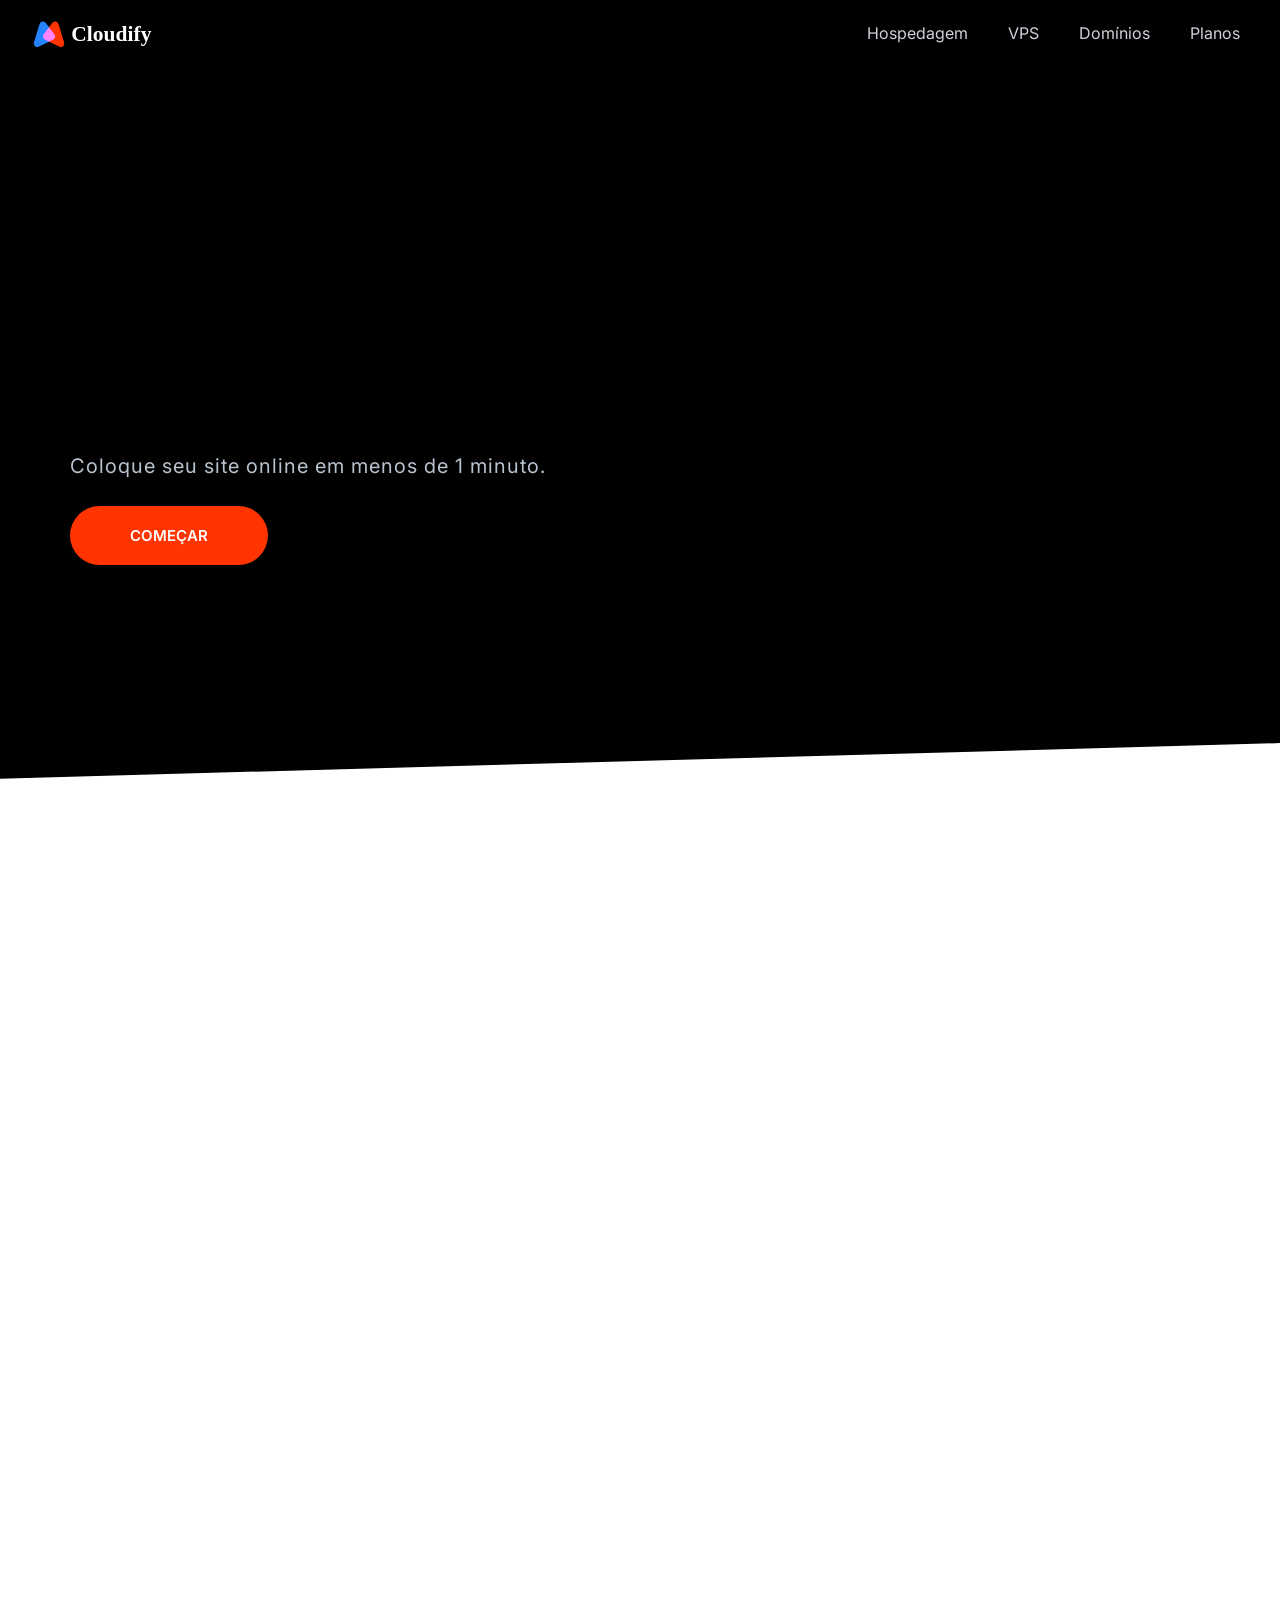
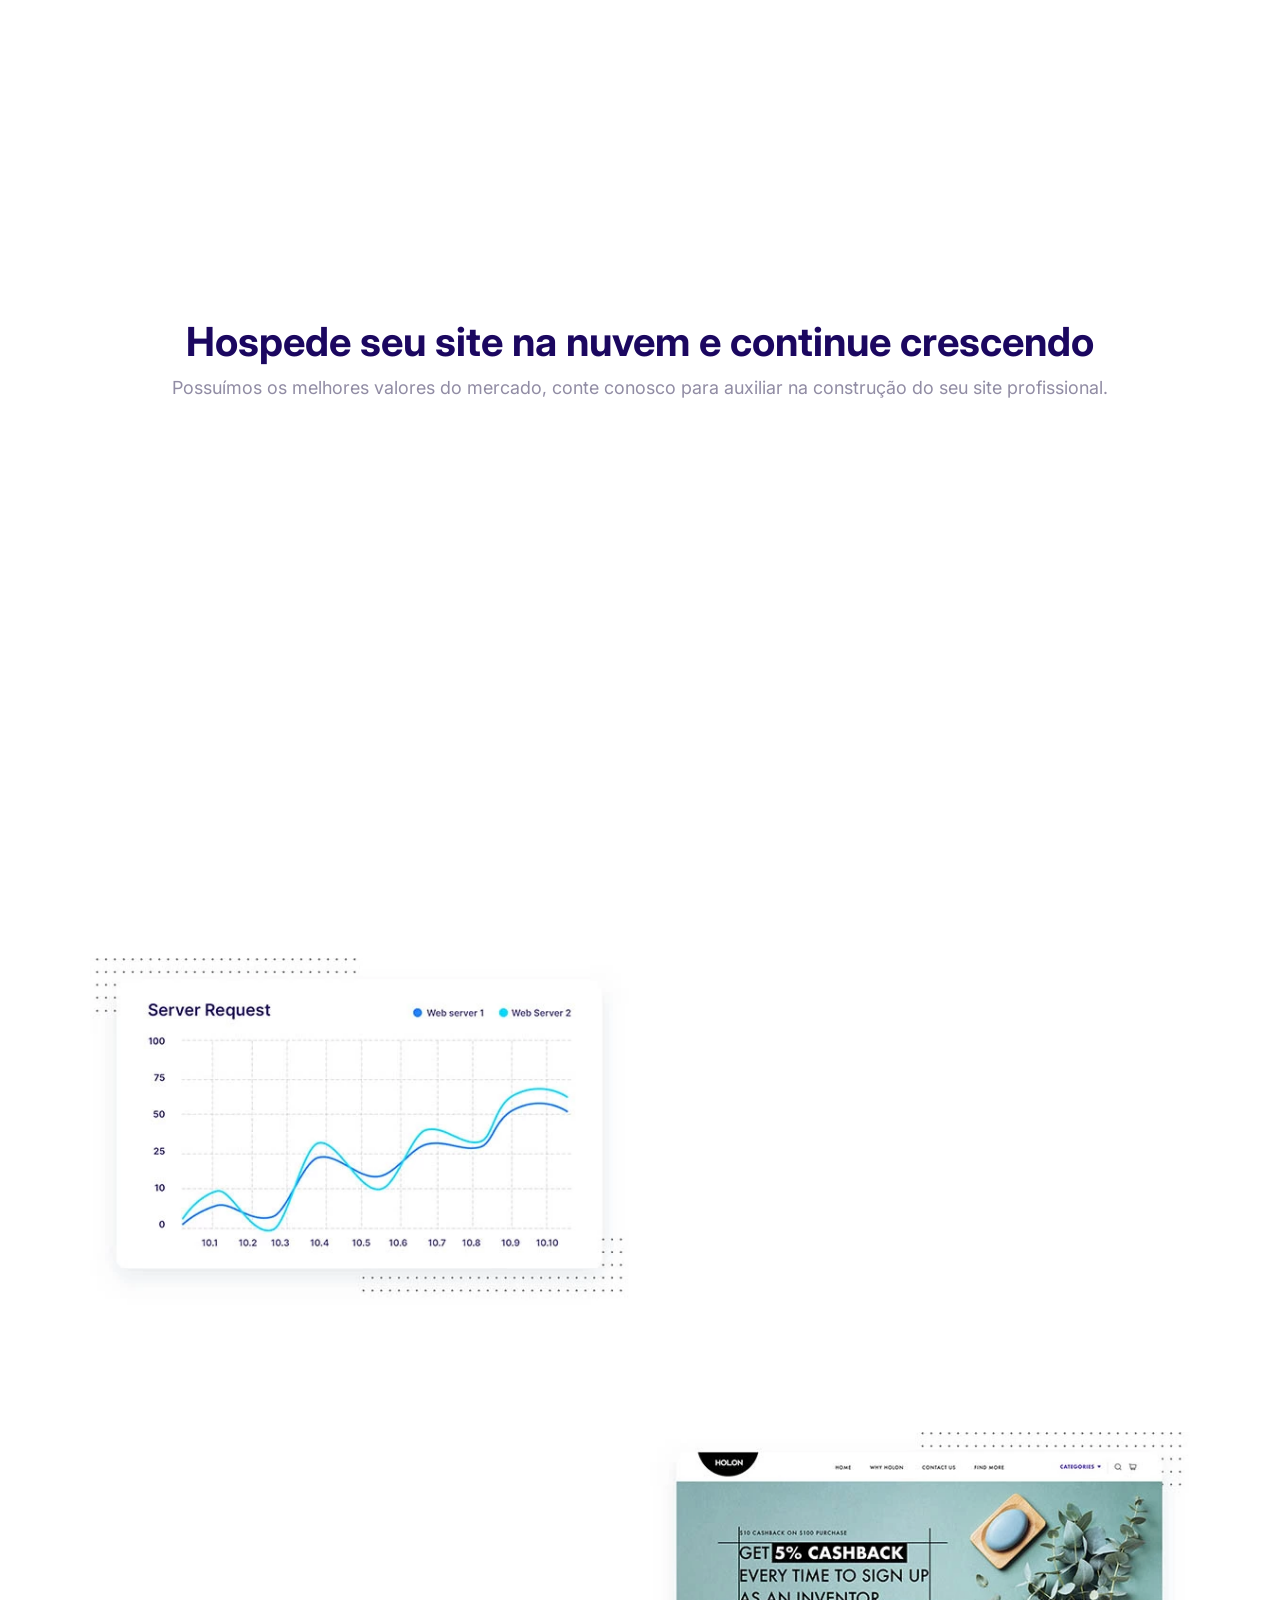
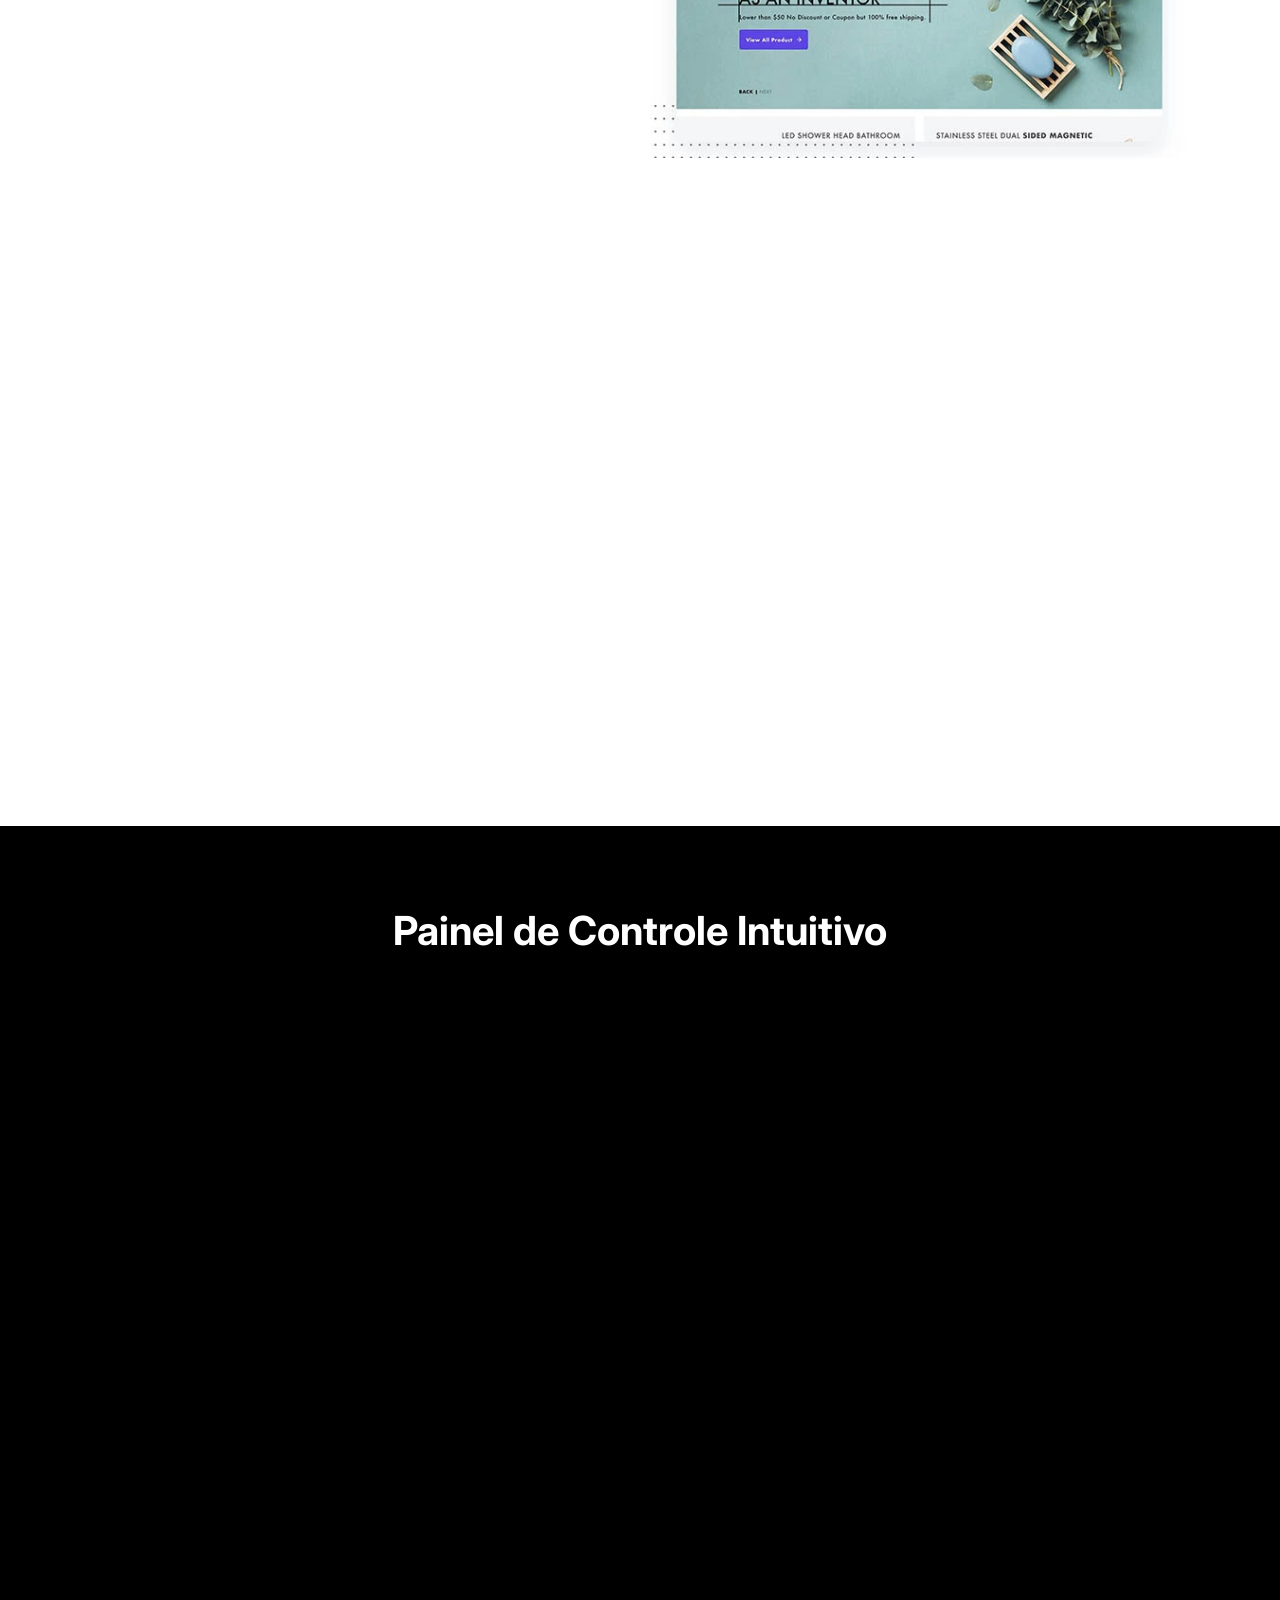
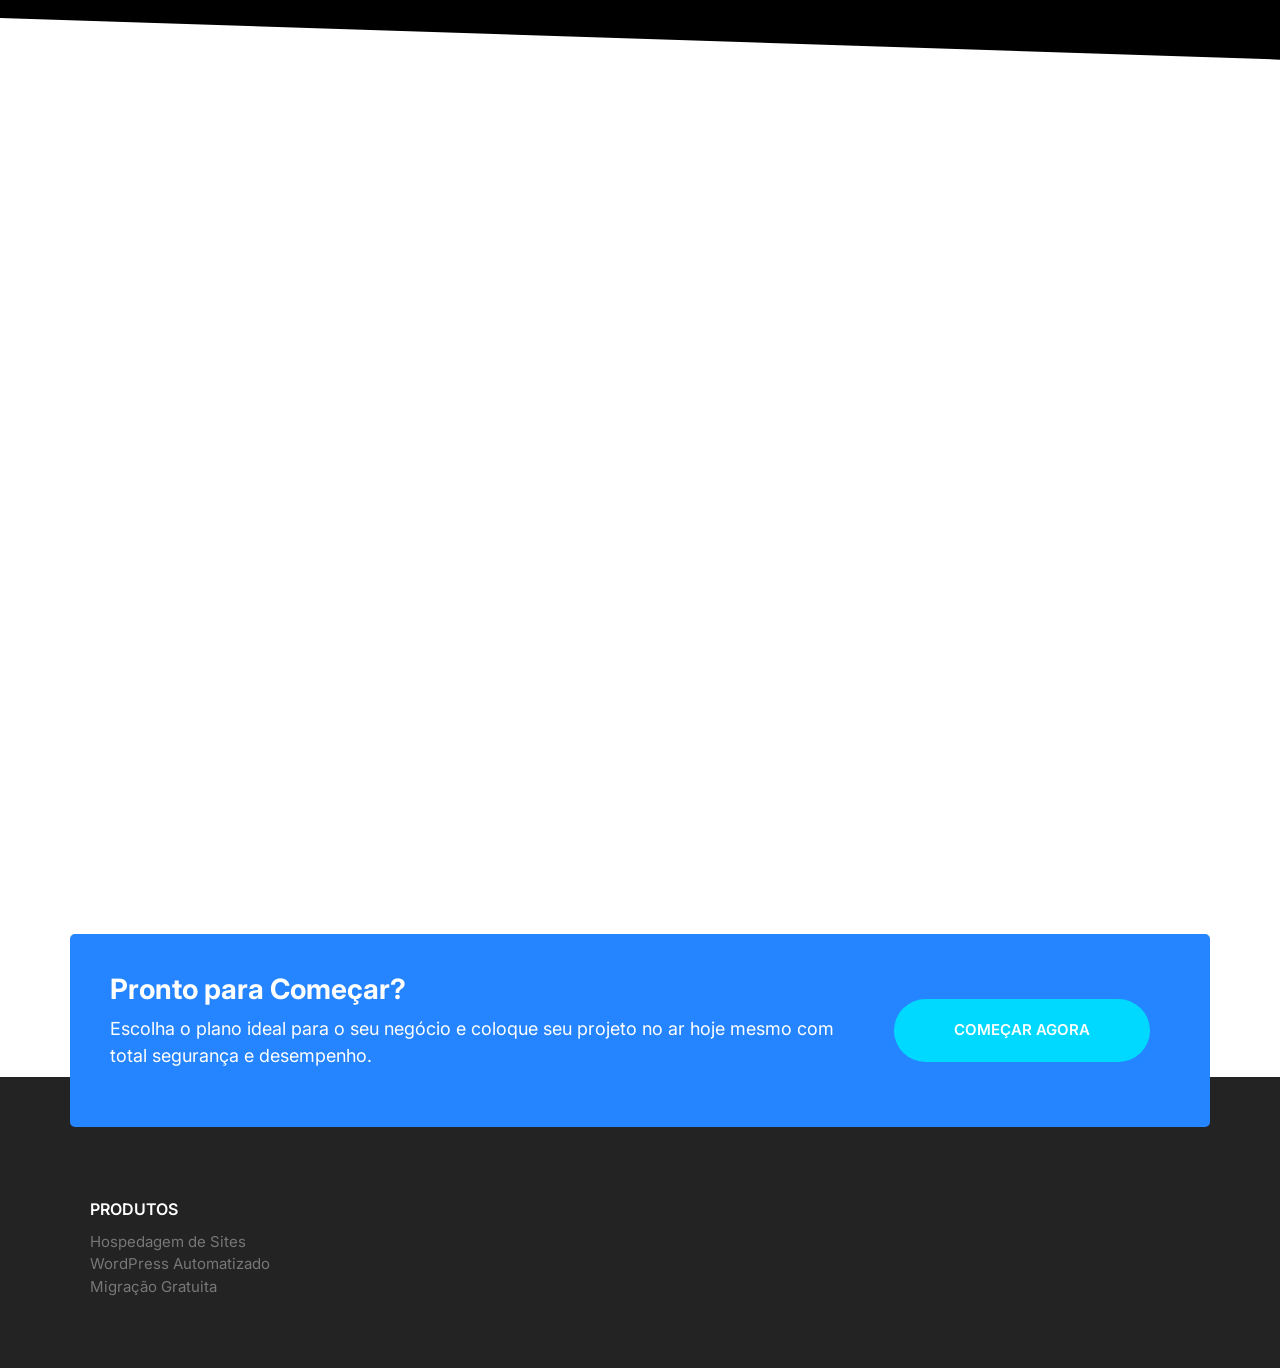
==== index.html @ 74f28905 "zzz" ====
<!DOCTYPE html>
<html lang="pt-BR">
  <head>
    <meta charset="UTF-8" />
    <meta name="viewport" content="width=device-width, initial-scale=1.0" />
    <meta
      name="description"
      content="Coloque seus sites no ar em menos de 60 segundos."
    />
    <meta
      property="og:title"
      content="Cloudify - Hospedagem de sites em nuvem."
    />
    <meta
      property="og:description"
      content="Coloque seu site online em menos de 1 minuto com a melhor infraestrutura em nuvem."
    />
    <meta property="og:type" content="website" />
    <meta property="og:image" content="http://cloudified.com/cloudify.jpg" />
    <meta property="og:url" content="http://cloudified.com" />
    <title>Cloudify - Seu site online por apenas R$160</title>
    <link rel="icon" href="images/favicon-sm.png" />
    <link rel="apple-touch-icon" sizes="72x72" href="images/favicon-md.png" />
    <link rel="apple-touch-icon" sizes="144x144" href="images/favicon-lg.png" />
    <link rel="preconnect" href="https://fonts.googleapis.com" />
    <link rel="preconnect" href="https://fonts.gstatic.com" crossorigin />
    <link
      href="https://fonts.googleapis.com/css2?family=Inter:wght@400;600;700&display=swap"
      rel="stylesheet"
    />
    <link rel="stylesheet" href="css/styles.css" />
    <link
      rel="stylesheet"
      href="https://cdn.jsdelivr.net/npm/aos@2.3.4/dist/aos.css"
    />
  </head>

  <body>
    <header>
      <nav class="nav collapsible">
        <a class="nav__brand" aria-label="Cloudify" href="/"
          ><img src="images/logo.svg" alt=""
        /></a>
        <svg class="icon icon--white nav__toggler">
          <use href="images/sprite.svg#menu"></use>
        </svg>
        <ul class="list nav__list collapsible__content">
          <li class="nav__item"><a href="#">Hospedagem</a></li>
          <li class="nav__item"><a href="#">VPS</a></li>
          <li class="nav__item"><a href="#">Domínios</a></li>
          <li class="nav__item"><a href="#">Planos</a></li>
        </ul>
      </nav>
    </header>
    <section class="block block--dark block--skewed-left hero">
      <div class="container grid grid--1x2">
        <header class="block__header hero__content">
          <h1 data-aos="zoom-in-up" class="block__heading">
            Hospedagem de site para empresas
          </h1>
          <p class="hero__tagline">
            Coloque seu site online em menos de 1 minuto.
          </p>
          <a href="#" class="btn btn--accent btn--stretched">Começar</a>
        </header>
        <picture data-aos="zoom-in">
          <source
            type="image/webp"
            srcset="images/banner.webp 1x, images/banner@2x.webp 2x"
          />
          <source
            type="image/png"
            srcset="images/banner.png 1x, images/banner@2x.png 2x"
          />
          <img
            class="hero__image"
            src="images/banner.png"
            alt=""
            fetchpriority="high"
          />
        </picture>
      </div>
    </section>
    <section data-aos="zoom-in-up" class="block container block-domain">
      <header class="block__header">
        <h2>Comece com apenas R$160 por mês</h2>
        <p>
          Você tem um negócio? Usufrua da melhor plataforma do Brasil para empresas de médio e grande porte.
        </p>
      </header>
      <div class="input-group">
        <input
          aria-label="Domínio"
          type="text"
          class="input"
          placeholder="Coloque seu domínio aqui..."
        />
        <button class="btn btn--accent">
          <svg class="icon icon--white">
            <use href="images/sprite.svg#search"></use></svg
          >Buscar
        </button>
      </div>
      <ul class="list block-domain__prices">
        <li><span class="badge badge--secondary">.com</span></li>
        <li>.edu</li>
        <li>.br</li>
        <li>.com.br</li>
        <li>.net</li>
        <li>.xyz</li>
      </ul>
    </section>
    <section data-aos="fade-up" class="block container block-plans">
      <div class="grid grid--1x3">
        <div class="plan">
          <div class="card card--secondary">
            <header class="card__header">
              <h3 class="plan__name">Básico</h3>
              <span class="plan__price">R$160</span>
              <span class="plan__billing-cycle">/mês</span>
              <span class="badge badge--secondary badge--small">10% OFF</span>
              <span class="plan__description">Simples, prático e funcional</span>
            </header>
            <div class="card__body">
              <ul class="list list--tick">
                <li class="list__item">Sites ilimitados</li>
                <li class="list__item">Tráfego ilimitado</li>
                <li class="list__item">100 GB Armazenamento</li>
                <li class="list__item">3 GB RAM</li>
              </ul>
              <button class="btn btn--outline btn--block">ASSINE AGORA</button>
            </div>
          </div>
        </div>
        <div class="plan plan--popular">
          <div class="card card--primary">
            <header class="card__header">
              <h3 class="plan__name">Ideal</h3>
              <span class="plan__price">R$250</span>
              <span class="plan__billing-cycle">/mês</span>
              <span class="plan__description">Serviços extras em nuvem</span>
            </header>
            <div class="card__body">
              <ul class="list list--tick">
                <li class="list__item">Sites ilimitados</li>
                <li class="list__item">Tráfego ilimitado</li>
                <li class="list__item">250 GB Armazenamento</li>
                <li class="list__item">6 GB RAM</li>
              </ul>
              <button class="btn btn--outline btn--block">ASSINE AGORA</button>
            </div>
          </div>
        </div>
        <div class="plan">
          <div class="card card--secondary">
            <header class="card__header">
              <h3 class="plan__name">PRO</h3>
              <span class="plan__price">R$380</span>
              <span class="plan__billing-cycle">/mês</span>
              <span class="plan__description">Um novo jeito de ser visto</span>
            </header>
            <div class="card__body">
              <ul class="list list--tick">
                <li class="list__item">Sites ilimitados</li>
                <li class="list__item">Tráfego ilimitado</li>
                <li class="list__item">500 GB Armazenamento</li>
                <li class="list__item">16 GB RAM</li>
              </ul>
              <button class="btn btn--outline btn--block">ASSINE AGORA</button>
            </div>
          </div>
        </div>
      </div>
    </section>
    <section class="block container">
      <header class="block__header">
        <h2>Hospede seu site na nuvem e continue crescendo</h2>
        <p>
          Possuímos os melhores valores do mercado, conte conosco para auxiliar na construção do seu site profissional.
        </p>
      </header>
      <article class="grid grid--1x2 feature">
        <div class="feature__content" data-aos="fade-right">
          <span class="icon-container">
            <svg class="icon icon--primary">
              <use href="images/sprite.svg#easy"></use>
            </svg>
          </span>
          <h3 class="feature__heading">Muito Fácil de Usar</h3>
          <p>
            Com apenas alguns cliques o seu sonho de alavancar a sua empresa
            será totalmente realizado.
          </p>
          <a href="#" class="link-arrow">Saiba mais</a>
        </div>
        <picture data-aos="zoom-in-left">
          <source
            type="image/webp"
            srcset="images/easy.webp 1x, images/easy@2x.webp 2x"
          />
          <source
            type="image/jpg"
            srcset="images/easy.jpg 1x, images/easy@2x.jpg 2x"
          />
          <img
            class="feature__image"
            src="images/easy.jpg"
            alt=""
            loading="lazy"
            decoding="async"
          />
        </picture>
      </article>
      <article class="grid grid--1x2 feature">
        <div class="feature__content" data-aos="fade-up">
          <span class="icon-container">
            <svg class="icon icon--primary">
              <use href="images/sprite.svg#computer"></use>
            </svg>
          </span>
          <h3 class="feature__heading">Sites Ultra Rápidos</h3>
          <p>
            Servidores otimizados com armazenamento NVMe e rede de baixa latência para garantir que suas páginas carreguem instantaneamente em qualquer dispositivo.
          </p>
          <a href="#" class="link-arrow">Saiba mais</a>
        </div>
        <picture>
          <source
            type="image/webp"
            srcset="images/fast.webp 1x, images/fast@2x.webp 2x"
          />
          <source
            type="image/jpg"
            srcset="images/fast.jpg 1x, images/fast@2x.jpg 2x"
          />
          <img
            class="feature__image"
            src="images/fast.jpg"
            alt=""
            loading="lazy"
            decoding="async"
          />
        </picture>
      </article>
      <article class="grid grid--1x2 feature">
        <div class="feature__content" data-aos="fade-up">
          <span class="icon-container">
            <svg class="icon icon--primary">
              <use href="images/sprite.svg#wordpress"></use>
            </svg>
          </span>
          <h3 class="feature__heading">WordPress Descomplicado</h3>
          <p>
            Instale e configure o WordPress com apenas um clique, contando com atualizações automáticas e ambiente otimizado para máxima estabilidade.
          </p>
          <a href="#" class="link-arrow">Saiba mais</a>
        </div>
        <picture>
          <source
            type="image/webp"
            srcset="images/wordpress.webp 1x, images/wordpress@2x.webp 2x"
          />
          <source
            type="image/jpg"
            srcset="images/wordpress.jpg 1x, images/wordpress@2x.jpg 2x"
          />
          <img
            class="feature__image"
            src="images/wordpress.jpg"
            alt=""
            loading="lazy"
            decoding="async"
          />
        </picture>
      </article>
      <article class="grid grid--1x2 feature">
        <div class="feature__content" data-aos="fade-left">
          <span class="icon-container">
            <svg class="icon icon--primary">
              <use href="images/sprite.svg#clock"></use>
            </svg>
          </span>
          <h3 class="feature__heading">Suporte Especializado 24/7</h3>
          <p>
            Nossa equipe técnica está disponível 24 horas por dia, 7 dias por semana, pronta para resolver qualquer dúvida ou imprevisto com agilidade.
          </p>
          <a href="#" class="link-arrow">Saiba mais</a>
        </div>
        <picture data-aos="fade-right">
          <source
            type="image/webp"
            srcset="images/support.webp 1x, images/support@2x.webp 2x"
          />
          <source
            type="image/jpg"
            srcset="images/support.jpg 1x, images/support@2x.jpg 2x"
          />
          <img
            class="feature__image"
            src="images/support.jpg"
            alt=""
            loading="lazy"
            decoding="async"
          />
        </picture>
      </article>
    </section>
    <section class="block block--dark block--skewed-right block-showcase">
      <header class="block__header">
        <h2>Painel de Controle Intuitivo</h2>
      </header>
      <div class="container grid grid--1x2">
        <picture data-aos="fade-right" class="block-showcase__image">
          <source
            type="image/webp"
            srcset="images/ipad.webp 1x, images/ipad@2x.webp 2x"
          />
          <source
            type="image/png"
            srcset="images/ipad.png 1x, images/ipad@2x.png 2x"
          />
          <img src="images/ipad.png" alt="" loading="lazy" decoding="async" />
        </picture>
        <ul class="list" data-aos="fade-up">
          <li>
            <div class="media">
              <div class="media__image">
                <svg class="icon icon--primary">
                  <use href="images/sprite.svg#snap"></use>
                </svg>
              </div>
              <div class="media__body">
                <h3 class="media__title">Início Rápido e Atualizações Gerenciadas</h3>
                <p>
                  Gerencie domínios, certificados SSL e backups automáticos em um único lugar, sem precisar de conhecimentos avançados em servidores.
                </p>
              </div>
            </div>
          </li>
          <li>
            <div class="media">
              <div class="media__image">
                <svg class="icon icon--primary">
                  <use href="images/sprite.svg#growth"></use>
                </svg>
              </div>
              <div class="media__body">
                <h3 class="media__title">Ambiente de Testes, GIT e WP-CLI</h3>
                <p>
                  Ferramentas completas para desenvolvedores publicarem alterações com segurança, versionamento integrado e controle total via linha de comando.
                </p>
              </div>
            </div>
          </li>
          <li>
            <div class="media">
              <div class="media__image">
                <svg class="icon icon--primary">
                  <use href="images/sprite.svg#wordpress"></use>
                </svg>
              </div>
              <div class="media__body">
                <h3 class="media__title">Cache Dinâmico e Alta Performance</h3>
                <p>
                  Acelere o carregamento do seu projeto com sistemas inteligentes de cache integrados diretamente na infraestrutura em nuvem.
                </p>
              </div>
            </div>
          </li>
        </ul>
      </div>
    </section>
    <section class="block" data-aos="zoom-in">
      <header class="block__header">
        <h2>O que Nossos Clientes Estão Dizendo</h2>
        <p>
          Confira a experiência de empresas que migraram sua infraestrutura para a nossa nuvem.
        </p>
      </header>
      <div class="container">
        <div class="card testimonial">
          <div class="grid grid--1x2">
            <div class="testimonial__image">
              <img
                src="images/testimonial.jpg"
                alt="Cliente satisfeito sorrindo"
                loading="lazy"
                decoding="async"
              />
              <span class="icon-container icon-container--accent">
                <svg class="icon icon--white icon--small">
                  <use href="images/sprite.svg#quotes"></use>
                </svg>
              </span>
            </div>
            <blockquote class="quote">
              <p class="quote__text">
                Desde que migramos nossos sistemas para a plataforma, a estabilidade e a velocidade de acesso melhoraram drasticamente. O suporte técnico resolve tudo em poucos minutos.
              </p>
              <footer>
                <div class="media">
                  <div class="media__image">
                    <svg class="icon icon--primary quote__line">
                      <use href="images/sprite.svg#line"></use>
                    </svg>
                  </div>
                  <div class="media__body">
                    <h3 class="media__title quote__author">João Silva</h3>
                    <p class="quote__organization">Empresa Dortinelli</p>
                  </div>
                </div>
              </footer>
            </blockquote>
          </div>
        </div>
      </div>
    </section>
    <div class="container">
      <div class="callout callout--primary callout-signup">
        <div class="grid grid--1x2">
          <div class="callout__content">
            <h2 class="callout__heading">Pronto para Começar?</h2>
            <p>
              Escolha o plano ideal para o seu negócio e coloque seu projeto no ar hoje mesmo com total segurança e desempenho.
            </p>
          </div>
          <a href="#" class="btn btn--secondary btn--stretched">Começar Agora</a>
        </div>
      </div>
    </div>

    <footer class="block block--dark footer">
      <div class="container grid footer__sections">
        <section class="collapsible collapsible--expanded footer__section">
          <div class="collapsible__header">
            <h2 class="collapsible__heading footer__heading">Produtos</h2>
            <svg class="icon icon--white collapsible__chevron">
              <use href="images/sprite.svg#chevron"></use>
            </svg>
          </div>
          <div class="collapsible__content">
            <ul class="list">
              <li><a href="#">Hospedagem de Sites</a></li>
              <li><a href="#">WordPress Automatizado</a></li>
              <li><a href="#">Migração Gratuita</a></li>
            </ul>
          </div>
        </section>
        <section class="collapsible footer__section">
          <div class="collapsible__header">
            <h2 class="collapsible__heading footer__
---- css/styles.css ----
@import './normalize.css';
:root {
  --color-primary: #2584ff;
  --color-secondary: #00d9ff;
  --color-accent: #ff3400;
  --color-headings: #1b0760;
  --color-body: #918ca4;
  --color-body-darker: #5c5577;
  --color-border: #ccc;
  --border-radius: 30px;
}

*,
*::after,
*::before {
  box-sizing: border-box;
}

/* Typography */
::selection {
  background: var(--color-primary);
  color: #fff;
}

html {
  font-size: 62.5%;
  max-width: 100%;
  overflow-x: hidden;
}

img {
  width: 100%;
  max-width: 100%;
}

body {
  font-family: Inter, Arial, Helvetica, sans-serif;
  font-size: 2rem;
  line-height: 1.5;
  color: var(--color-body);
  max-width: 100%;
  overflow-x: hidden;
}

h1,
h2,
h3 {
  color: var(--color-headings);
  margin-bottom: 1rem;
  line-height: 1.1;
}

h1 {
  font-size: 4.5rem;
}

h2 {
  font-size: 3.4rem;
}

h3 {
  font-size: 2.6rem;
  font-weight: 600;
  line-height: 1.3;
}

p {
  margin-top: 0;
}

@media screen and (min-width: 768px) {
  h1 {
    font-size: 6rem;
  }
  h2 {
    font-size: 4rem;
  }
  h3 {
    font-size: 2.8rem;
  }
}

@media screen and (min-width: 1024px) {
  body {
    font-size: 1.8rem;
  }
  h1 {
    font-size: 8rem;
  }
  h2 {
    font-size: 4rem;
  }
  h3 {
    font-size: 2.4rem;
  }
}

/* Links */
a {
  text-decoration: none;
}

.link-arrow {
  color: var(--color-accent);
  text-transform: uppercase;
  font-size: 2rem;
  font-weight: bold;
}

.link-arrow::after {
  content: '-->';
  margin-left: 5px;
  transition: margin 0.15s;
}

.link-arrow:hover::after {
  margin-left: 10px;
}

@media screen and (min-width: 1024px) {
  .link-arrow {
    font-size: 1.5rem;
  }
}

/* Badges */
.badge {
  border-radius: 20px;
  font-size: 2rem;
  font-weight: 600;
  padding: 0.5rem 2rem;
  white-space: nowrap;
}

.badge--primary {
  background: var(--color-primary);
  color: #fff;
}

.badge--secondary {
  background: var(--color-secondary);
  color: #fff;
}

.badge--small {
  font-size: 1.6rem;
  padding: 0.5rem 1.5rem;
}

@media screen and (min-width: 1024px) {
  .badge {
    font-size: 1.5rem;
  }
  .badge--small {
    font-size: 1.2rem;
  }
}

/* Lists */
.list {
  list-style: none;
  padding-left: 0;
}

.list--inline .list__item {
  display: inline-block;
  margin-right: 2rem;
}

.list--tick {
  list-style-image: url(../images/tick.svg);
  padding-left: 3rem;
  color: var(--color-headings);
}

.list--tick .list__item {
  padding-left: 0.5rem;
  margin-bottom: 1rem;
}

@media screen and (min-width: 1024px) {
  .list--tick .list__item {
    padding-left: 0;
  }
}

/* Icons */
.icon {
  width: 40px;
  height: 40px;
}

.icon--small {
  width: 30px;
  height: 30px;
}

.icon--primary {
  fill: var(--color-primary);
}

.icon--white {
  fill: #fff;
}

.icon-container {
  background: #f3f9fa;
  width: 64px;
  height: 64px;
  border-radius: 100%;
  display: inline-flex;
  justify-content: center;
  align-items: center;
}

.icon-container--accent {
  background: var(--color-accent);
}

/* Buttons */
.btn {
  border-radius: 40px;
  border: 0;
  cursor: pointer;
  font-size: 1.8rem;
  font-weight: 600;
  margin: 1rem 0;
  outline: 0;
  padding: 2rem 4vw;
  text-align: center;
  text-transform: uppercase;
  white-space: nowrap;
}

.btn .icon {
  width: 2rem;
  height: 2rem;
  margin-right: 1rem;
  vertical-align: middle;
}

.btn--primary {
  background: var(--color-primary);
  color: #fff;
}

.btn--primary:hover {
  background: #3a8ffd;
}

.btn--secondary {
  background: var(--color-secondary);
  color: #fff;
}

.btn--secondary:hover {
  background: #05cdf0;
}

.btn--accent {
  background: var(--color-accent);
  color: #fff;
}

.btn--accent:hover {
  background: #ec3000;
}

.btn--outline {
  background: #fff;
  color: var(--color-headings);
  border: 2px solid var(--color-headings);
}

.btn--outline:hover {
  background: var(--color-headings);
  color: #fff;
}

.btn--stretched {
  padding-left: 5rem;
  padding-right: 5rem;
}

.btn--block {
  width: 100%;
  display: inline-block;
}

@media screen and (min-width: 1024px) {
  .btn {
    font-size: 1.5rem;
  }
  .btn--stretched {
    padding-left: 6rem;
    padding-right: 6rem;
  }
}

/* Inputs */
.input {
  border-radius: var(--border-radius);
  border: 1px solid var(--color-border);
  color: var(--color-headings);
  font-size: 1.8rem;
  outline: 0;
  padding: 1.5rem 2.5rem;
}

::placeholder {
  color: #cdcbd7;
}

.input-group {
  border: 1px solid var(--color-border);
  border-radius: var(--border-radius);
  display: flex;
  max-width: 100%;
}

.input-group .input {
  border: 0;
  flex-grow: 1;
  padding: 1.5rem 2rem;
  width: 0;
  min-width: 0;
}

.input-group .btn {
  margin: 4px;
  padding: 1.5rem 2.5rem;
}

@media screen and (min-width: 1024px) {
  .input {
    font-size: 1.5rem;
  }
}

/* Cards */
.card {
  border-radius: 7px;
  box-shadow: 0 0 20px 10px #f3f3f3;
  overflow: hidden;
}

.card__header,
.card__body {
  padding: 2rem 7%;
}

.card--primary .card__header {
  background: var(--color-primary);
  color: #fff;
}

.card--secondary .card__header {
  background: var(--color-secondary);
  color: #fff;
}

.card--primary .badge--primary {
  background: #126de4;
}

.card--secondary .badge--secondary {
  background: #02cdf1;
}

/* Plans */
.plan {
  transition: transform 0.2s ease-out;
}

.plan__name {
  color: #fff;
  margin: 0;
  font-weight: 500;
  font-size: 2.4rem;
}

.plan__price {
  font-size: 5rem;
}

.plan__billing-cycle {
  font-size: 2rem;
  font-weight: 300;
  opacity: 0.8;
  margin-right: 1rem;
}

.plan__description {
  font-size: 2rem;
  font-weight: 300;
  letter-spacing: 1px;
  display: block;
}

.plan .list__item {
  margin-bottom: 2rem;
}

.plan--popular .card__header {
  position: relative;
}

.plan--popular .card__header::before {
  content: url(../images/popular.svg);
  width: 40px;
  display: inline-block;
  position: absolute;
  top: -6px;
  right: 5%;
}

@media screen and (min-width: 1024px) {
  .plan:hover {
    transform: scale(1.05);
  }
  .plan--popular:hover {
    transform: scale(1.15);
  }
  .plan--popular {
    transform: scale(1.1);
  }
  .plan__name {
    font-size: 1.4rem;
  }
  .plan__price {
    font-size: 5rem;
  }
  .plan__billing-cycle {
    font-size: 1.6rem;
  }
  .plan__description {
    font-size: 1.7rem;
  }
}

/* Media */
.media {
  display: flex;
  margin-bottom: 4rem;
}

.media__title {
  margin-top: 0;
}

.media__body {
  margin: 0 2rem;
}

.media__image {
  margin-top: 1rem;
}

/* Quotes */
.quote {
  font-size: 2.2rem;
  font-style: italic;
  color: var(--color-body-darker);
  line-height: 1.4;
}

.quote__text::before {
  content: open-quote;
}

.quote__text::after {
  content: close-quote;
}

.quote__author {
  font-size: 2rem;
  font-weight: 500;
  font-style: normal;
  margin-bottom: 0;
}

.quote__organization {
  color: var(--color-headings);
  opacity: 0.4;
  font-size: 1.5rem;
  font-style: normal;
}

.quote__line {
  position: relative;
  bottom: 10px;
}

@media screen and (min-width: 1024px) {
  .quote {
    font-size: 2rem;
  }
  .quote__author {
    font-size: 2.4rem;
  }
  .quote__organization {
    font-size: 1.6rem;
  }
}

/* Grids */
.grid {
  display: grid;
}

@media screen and (min-width: 768px) {
  .grid--1x2 {
    grid-template-columns: repeat(2, 1fr);
  }
}

@media screen and (min-width: 1024px) {
  .grid--1x3 {
    grid-template-columns: repeat(3, 1fr);
  }
}

/* Testimonials */
.testimonial {
  padding: 2rem;
}

.testimonial .quote {
  margin: 2rem 0;
  font-size: 105%;
}

.testimonial__image {
  position: relative;
  margin: 0 1.5rem;
}

.testimonial__image > .icon-container {
  position: absolute;
  top: 2rem;
  right: -16px;
}

@media screen and (min-width: 768px) {
  .testimonial {
    padding: 3rem;
  }
  .testimonial__image {
    margin: 0;
  }
  .testimonial__image > .icon-container {
    top: 3rem;
    right: -32px;
  }
  .testimonial .quote {
    margin: 5rem 0 0 6rem;
    font-size: 120%;
    line-height: 1.5;
  }
}

/* Callouts */
.callout {
  padding: 3rem 2rem;
  border-radius: 5px;
}

.callout--primary {
  background: var(--color-primary);
  color: #fff;
}

.callout__heading {
  color: #fff;
  margin-top: 0;
  font-size: 2.8rem;
}

.callout .btn {
  justify-self: center;
  align-self: center;
}

.callout__content {
  text-align: center;
}

@media screen and (min-width: 768px) {
  .callout {
    padding: 4rem;
  }
  .callout .grid--1x2 {
    grid-template-columns: 1fr auto;
  }
  .callout__content {
    text-align: left;
  }
  .callout .btn {
    justify-self: start;
    margin: 0 2rem;
  }
}

/* Collapsibles */
.collapsible__header {
  display: flex;
  justify-content: space-between;
}

.collapsible__heading {
  margin-top: 0;
  font-size: 2.5rem;
}

.collapsible__chevron {
  transform: rotate(-90deg);
  transition: transform 0.3s;
}

.collapsible__content {
  max-height: 0;
  overflow: hidden;
  opacity: 0;
  transition: all 0.3s;
}

.collapsible--expanded .collapsible__chevron {
  transform: rotate(0);
}

.collapsible--expanded .collapsible__content {
  max-height: 100%;
  opacity: 1;
}

/* Blocks */
.block {
  --padding-vertical: 5rem;
  padding: var(--padding-vertical) 2rem;
  overflow-x: hidden;
}

.block__header {
  text-align: center;
  margin-bottom: 4rem;
}

.block__heading {
  margin-top: 0;
}

.block--dark {
  background: #000;
  color: #7b858b;
}

.block--dark h1,
.block--dark h2,
.block--dark h3 {
  color: #fff;
}

.block--skewed-right {
  padding-bottom: calc(var(--padding-vertical) + 4rem);
  clip-path: polygon(0% 0%, 100% 0%, 100% 100%, 0% 95%);
}

.block--skewed-left {
  padding-bottom: calc(var(--padding-vertical) + 4rem);
  clip-path: polygon(0% 0%, 100% 0%, 100% 95%, 0% 100%);
}

.container {
  max-width: 1140px;
  margin: 0 auto;
  width: 100%;
}

/* Navigation Bar */
.nav {
  background: #000;
  display: flex;
  justify-content: space-between;
  flex-wrap: wrap;
  padding: 1rem 2rem;
  align-items: center;
  width: 100%;
}

.nav__list {
  width: 100%;
  margin: 0;
}

.nav__item {
  padding: 0.5rem 2rem;
  border-bottom: 1px solid #222;
}

.nav__item:last-of-type {
  border-bottom: none;
}

.nav__item > a {
  color: #d2d0db;
  transition: color 0.3s;
}

.nav__item > a:hover {
  color: #fff;
}

.nav__toggler {
  opacity: 0.5;
  transition: box-shadow 0.15s;
  cursor: pointer;
}

.nav.collapsible--expanded .nav__toggler {
  opacity: 1;
  box-shadow: 0 0 0 3px #666;
  border-radius: 5px;
}

.nav__brand {
  transform: translateY(5px);
  width: 150px;
}

@media screen and (min-width: 768px) {
  .nav__toggler {
    display: none;
  }
  .nav__list {
    width: auto;
    display: flex;
    font-size: 1.6rem;
    max-height: 100%;
    opacity: 1;
  }
  .nav__item {
    border: 0;
  }
}

/* Hero */
.hero__content {
  text-align: center;
}

.hero__tagline {
  font-size: 2rem;
  color: #b9c3cf;
  letter-spacing: 1px;
  margin: 2rem 0 4rem;
}

@media screen and (min-width: 768px) {
  .hero__content {
    text-align: left;
    align-self: center;
  }
}

@media screen and (min-width: 1024px) {
  .hero {
    padding-top: 0;
  }
}

/* Domain Block */
.block-domain .input-group {
  box-shadow: 0 0 30px 20px #e6ebee;
  border: 0;
  margin: 4rem auto;
  max-width: 670px;
}

.block-domain__prices {
  color: var(--color-headings);
  display: grid;
  grid-template-columns: repeat(2, 1fr);
  grid-template-rows: repeat(2, 6rem);
  font-size: 2rem;
  font-weight: 600;
  justify-items: center;
  max-width: 700px;
  margin: 0 auto;
}

@media screen and (min-width: 768px) {
  .block-domain__prices {
    grid-template-columns: repeat(auto-fit, minmax(10rem, 1fr));
  }
}

/* Plans Block */
.block-plans .grid {
  gap: 8rem 4rem;
}

.block-plans .card {
  max-width: 500px;
  margin: 0 auto;
}

/* Features */
.feature {
  gap: 4rem 2rem;
  margin: 8rem 0;
  overflow: hidden;
}

.feature:first-of-type {
  margin-top: 4rem;
}

.feature__heading {
  margin: 1rem 0;
}

@media screen and (min-width: 768px) {
  .feature {
    margin: 12rem 0;
  }
  .feature:first-of-type {
    margin-top: 6rem;
  }
  .feature:nth-of-type(even) .feature__content {
    order: 2;
  }
}

/* Showcase Block */
@media screen and (min-width: 768px) {
  .block-showcase .grid {
    grid-template-columns: 50% 50%;
  }
  .block-showcase__image {
    justify-self: end;
  }
  .block-showcase__image > img {
    width: auto;
    max-width: 700px;
  }
}

/* Footer */
.footer {
  background: #232323;
  padding-top: 10rem;
}

.footer a {
  color: #777;
  transition: color 0.3s;
}

.footer a:hover {
  color: #fff;
}

.footer__section {
  padding: 2rem;
  border-bottom: 1px solid #393939;
}

.footer__section .list {
  margin: 0;
}

.footer__heading {
  text-transform: uppercase;
  font-weight: 600;
  font-size: 2.2rem;
  line-height: 1.5;
}

.footer__brand {
  margin-top: 5rem;
  text-align: center;
}

.footer__brand img {
  max-width: 230px;
}

.footer__copyright {
  font-size: 1.8rem;
  color: #fff;
  opacity: 0.3;
}

@media screen and (min-width: 768px) {
  .footer {
    font-size: 1.5rem;
  }
  .footer__sections {
    grid-template-columns: repeat(auto-fit, minmax(10rem, 1fr));
  }
  .footer .collapsible__chevron {
    display: none;
  }
  .footer .collapsible__content {
    opacity: 1;
    max-height: 100%;
  }
  .footer__brand {
    order: -1;
    margin-top: 1rem;
  }
  .footer__copyright {
    font-size: 1.5rem;
  }
  .footer__section {
    border: 0;
  }
  .footer__heading {
    font-size: 1.6rem;
  }
}

/* Sign-up Callout */
.callout-signup {
  transform: translateY(5rem);
}
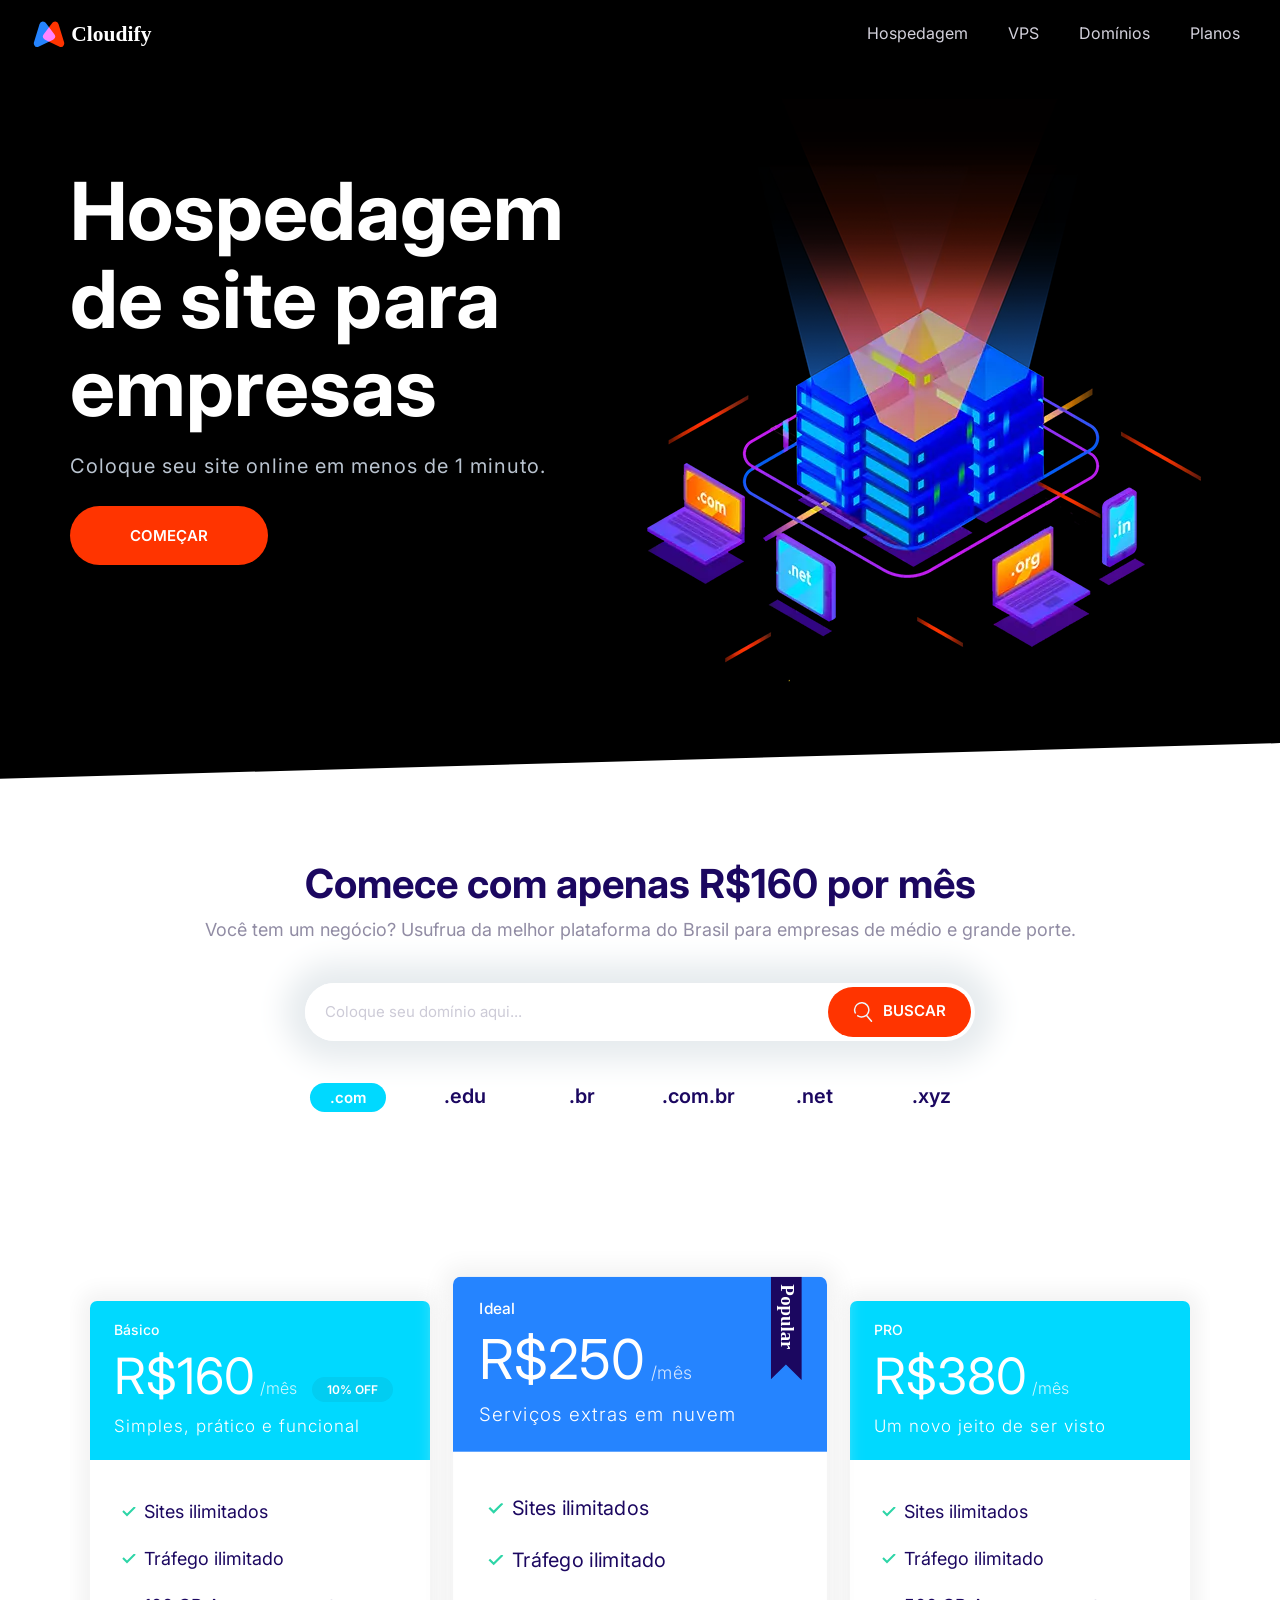
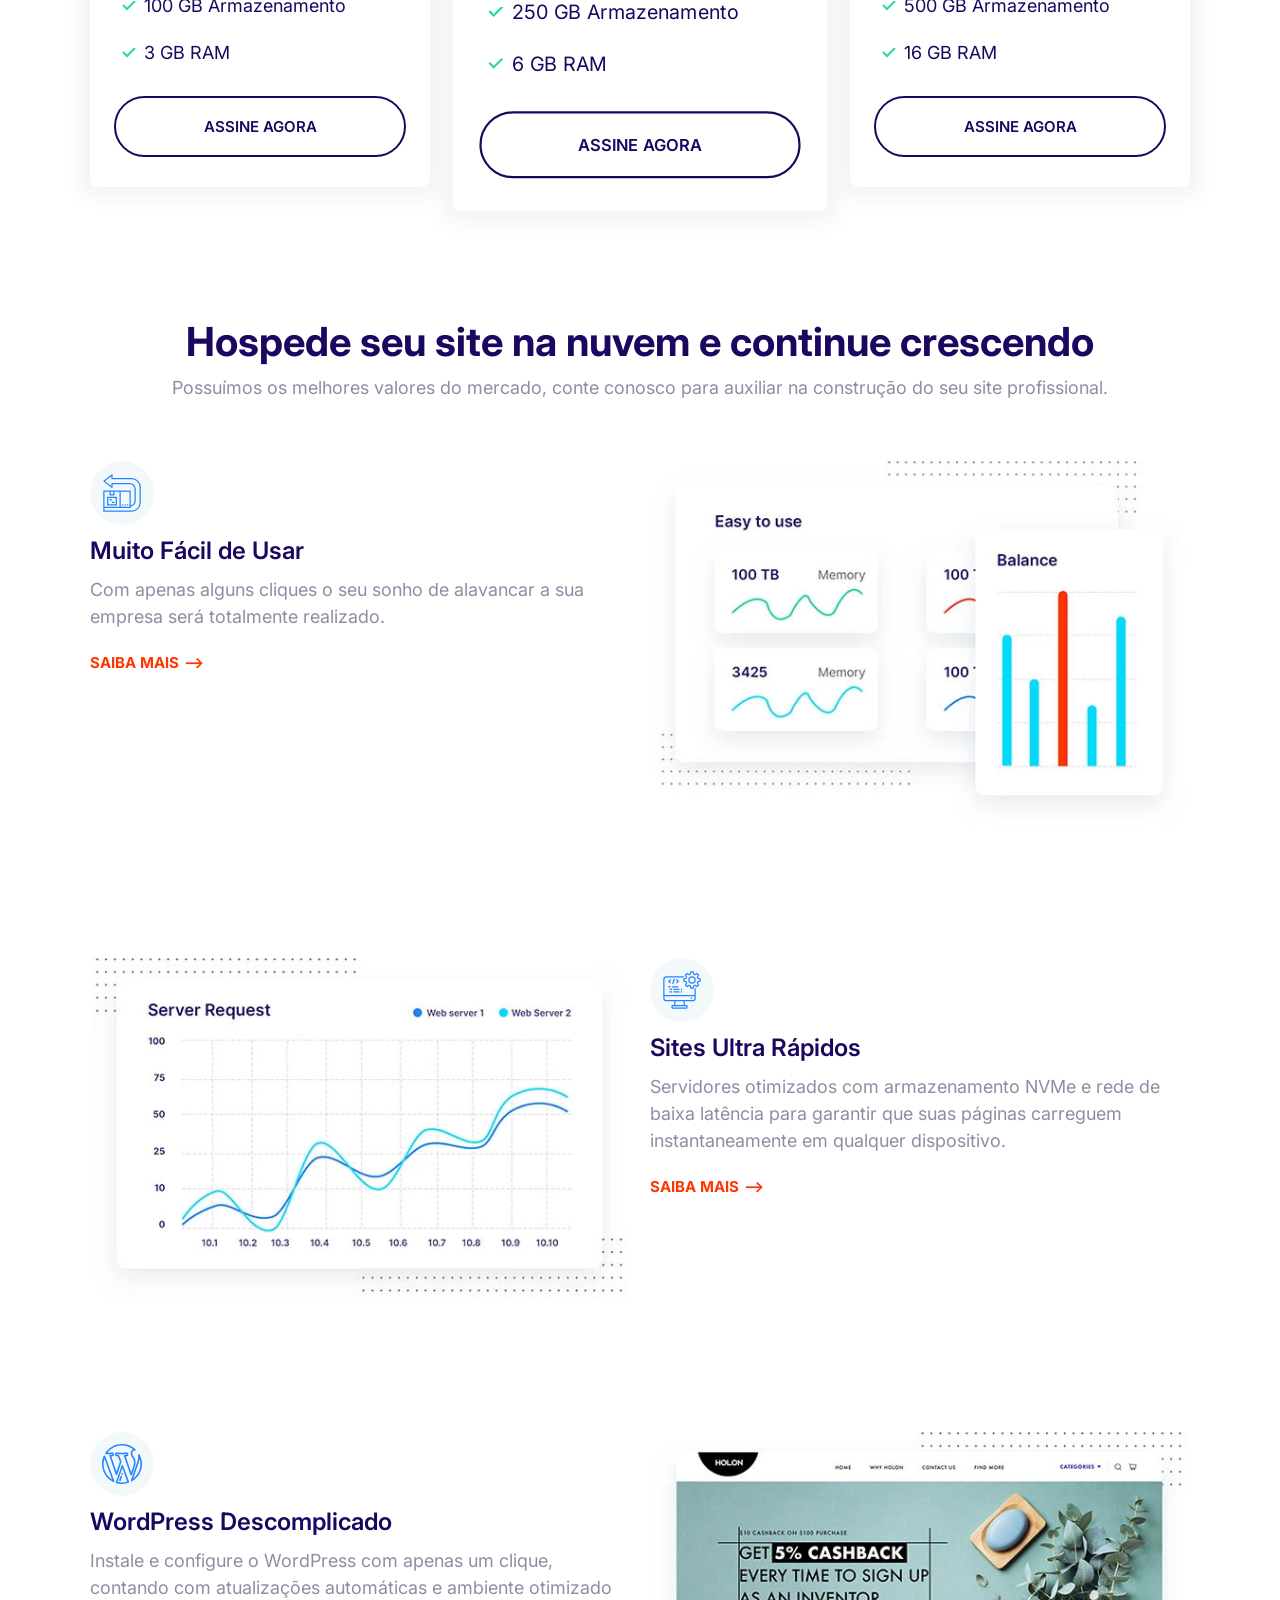
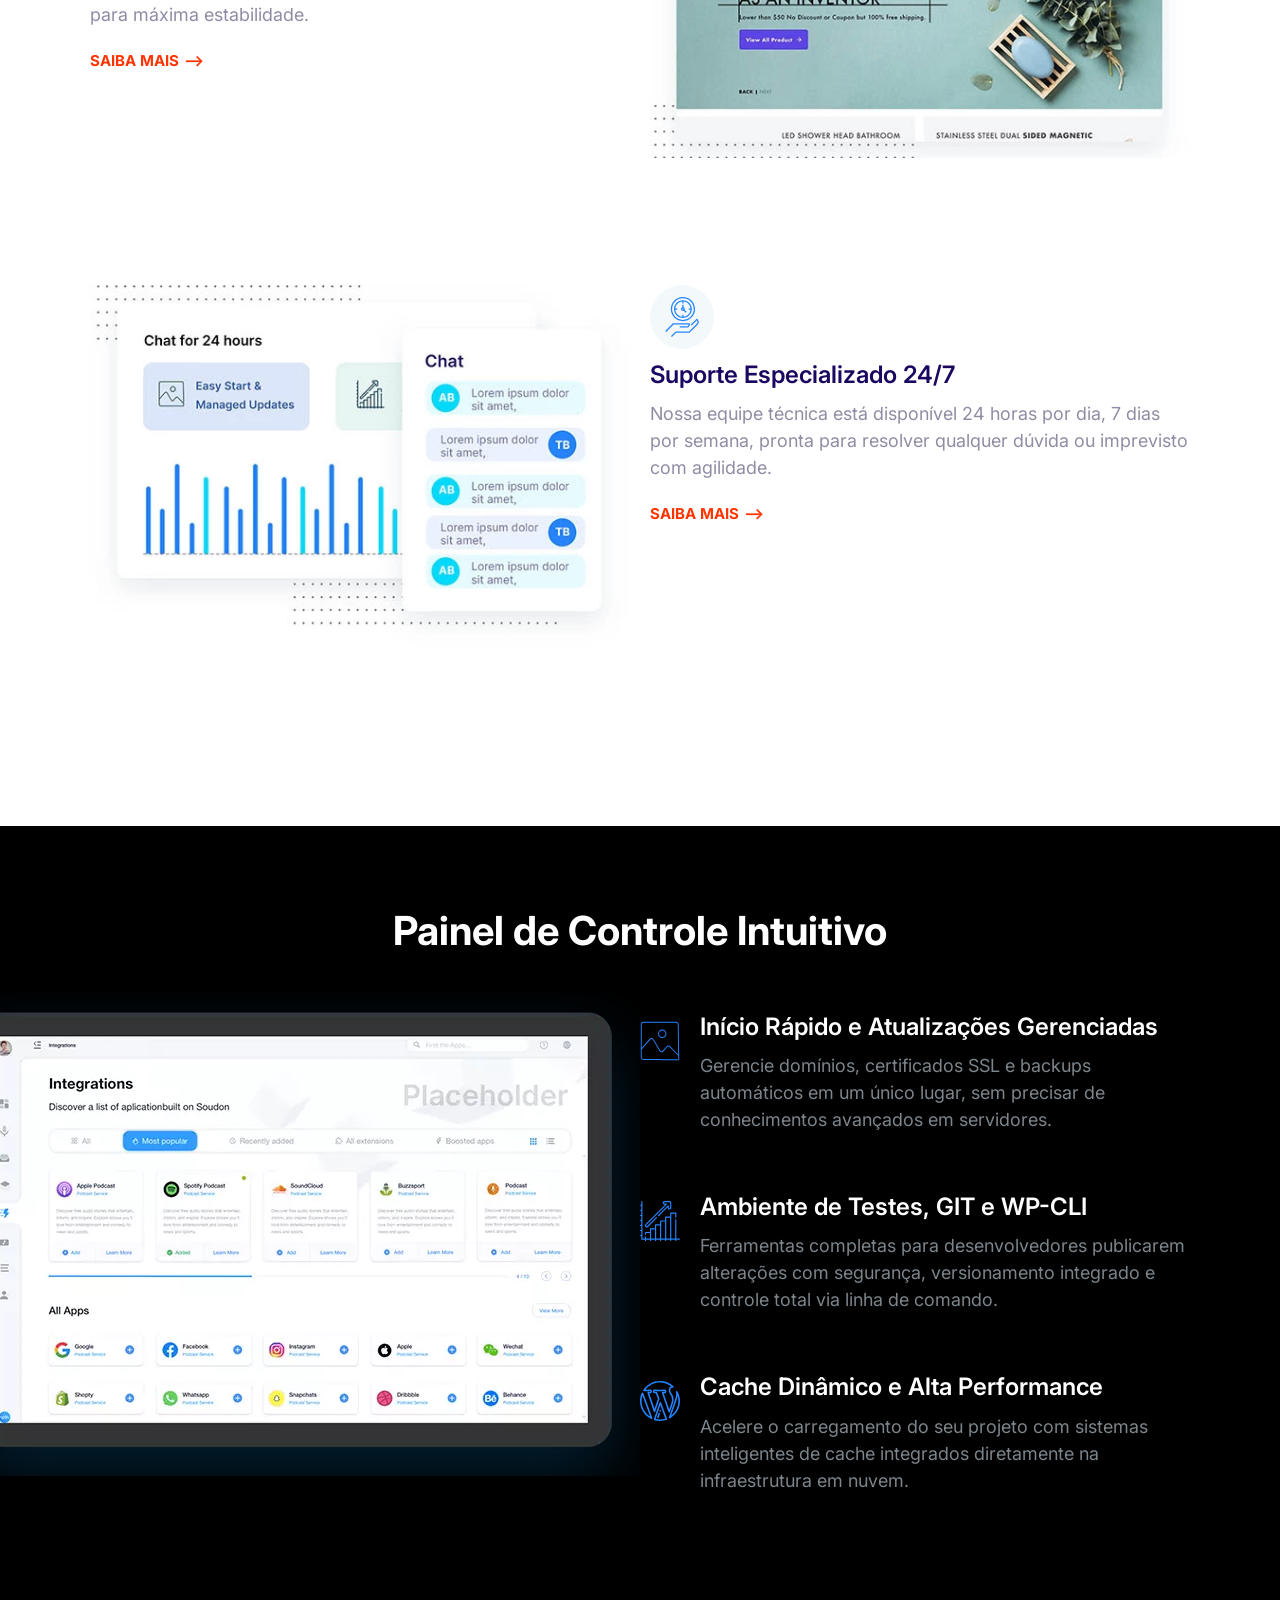
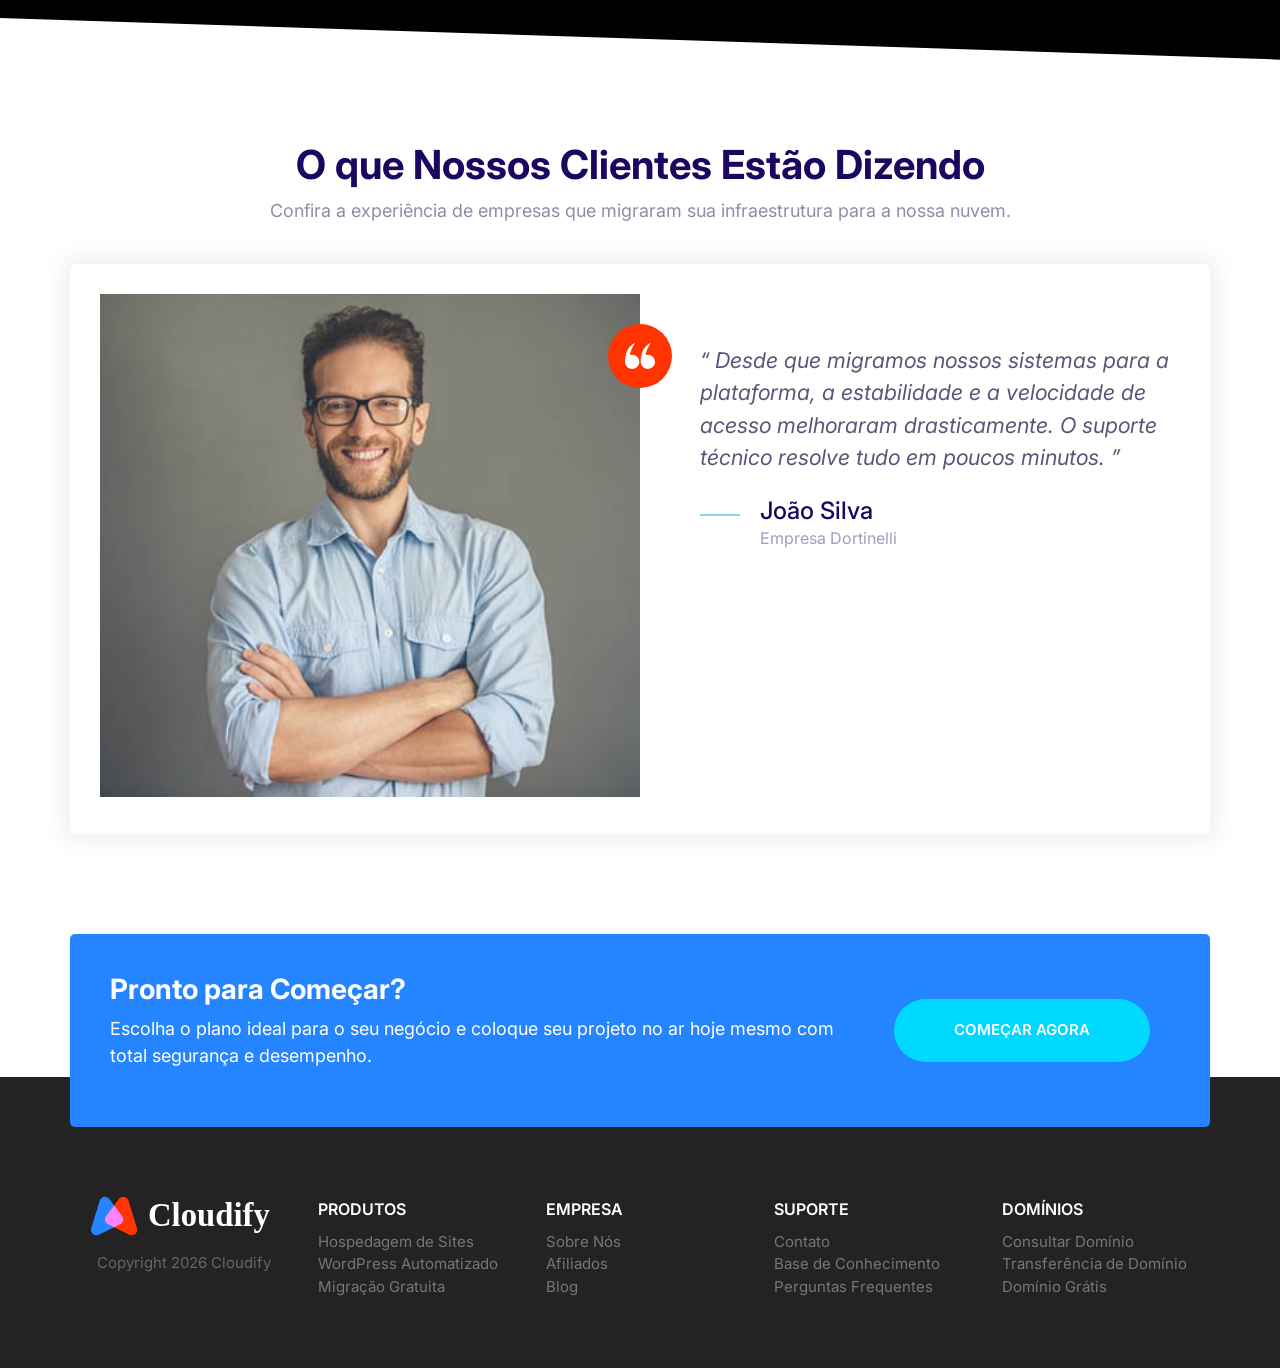
==== commit 6d1652e1: "tete" ====
--- a/index.html
+++ b/index.html
@@ -29,10 +29,7 @@
       rel="stylesheet"
     />
     <link rel="stylesheet" href="css/styles.css" />
-    <link
-      rel="stylesheet"
-      href="https://cdn.jsdelivr.net/npm/aos@2.3.4/dist/aos.css"
-    />
+    <link rel="stylesheet" href="https://unpkg.com/aos@next/dist/aos.css" />
   </head>
 
   <body>
@@ -448,4 +445,61 @@
         </section>
         <section class="collapsible footer__section">
           <div class="collapsible__header">
-            <h2 class="collapsible__heading footer__+            <h2 class="collapsible__heading footer__heading">Empresa</h2>
+            <svg class="icon icon--white collapsible__chevron">
+              <use href="images/sprite.svg#chevron"></use>
+            </svg>
+          </div>
+          <div class="collapsible__content">
+            <ul class="list">
+              <li><a href="#">Sobre Nós</a></li>
+              <li><a href="#">Afiliados</a></li>
+              <li><a href="#">Blog</a></li>
+            </ul>
+          </div>
+        </section>
+        <section class="collapsible footer__section">
+          <div class="collapsible__header">
+            <h2 class="collapsible__heading footer__heading">Suporte</h2>
+            <svg class="icon icon--white collapsible__chevron">
+              <use href="images/sprite.svg#chevron"></use>
+            </svg>
+          </div>
+          <div class="collapsible__content">
+            <ul class="list">
+              <li><a href="#">Contato</a></li>
+              <li><a href="#">Base de Conhecimento</a></li>
+              <li><a href="#">Perguntas Frequentes</a></li>
+            </ul>
+          </div>
+        </section>
+        <section class="collapsible footer__section">
+          <div class="collapsible__header">
+            <h2 class="collapsible__heading footer__heading">Domínios</h2>
+            <svg class="icon icon--white collapsible__chevron">
+              <use href="images/sprite.svg#chevron"></use>
+            </svg>
+          </div>
+          <div class="collapsible__content">
+            <ul class="list">
+              <li><a href="#">Consultar Domínio</a></li>
+              <li><a href="#">Transferência de Domínio</a></li>
+              <li><a href="#">Domínio Grátis</a></li>
+            </ul>
+          </div>
+        </section>
+        <div class="footer__brand">
+          <img src="images/logo.svg" alt="" loading="lazy" decoding="async" />
+          <p class="footer__copyright">Copyright 2026 Cloudify</p>
+        </div>
+      </div>
+    </footer>
+    <script src="js/main.js"></script>
+    <script src="https://unpkg.com/aos@next/dist/aos.js"></script>
+    <script>
+      if (window.AOS) {
+        AOS.init({ once: true });
+      }
+    </script>
+  </body>
+</html>
--- a/css/styles.css
+++ b/css/styles.css
@@ -923,4 +923,12 @@
 /* Sign-up Callout */
 .callout-signup {
   transform: translateY(5rem);
+}
+
+/* Garante que elementos AOS nunca fiquem invisíveis caso o script atrase */
+@media screen and (max-width: 768px) {
+  [data-aos] {
+    opacity: 1 !important;
+    transform: none !important;
+  }
 }
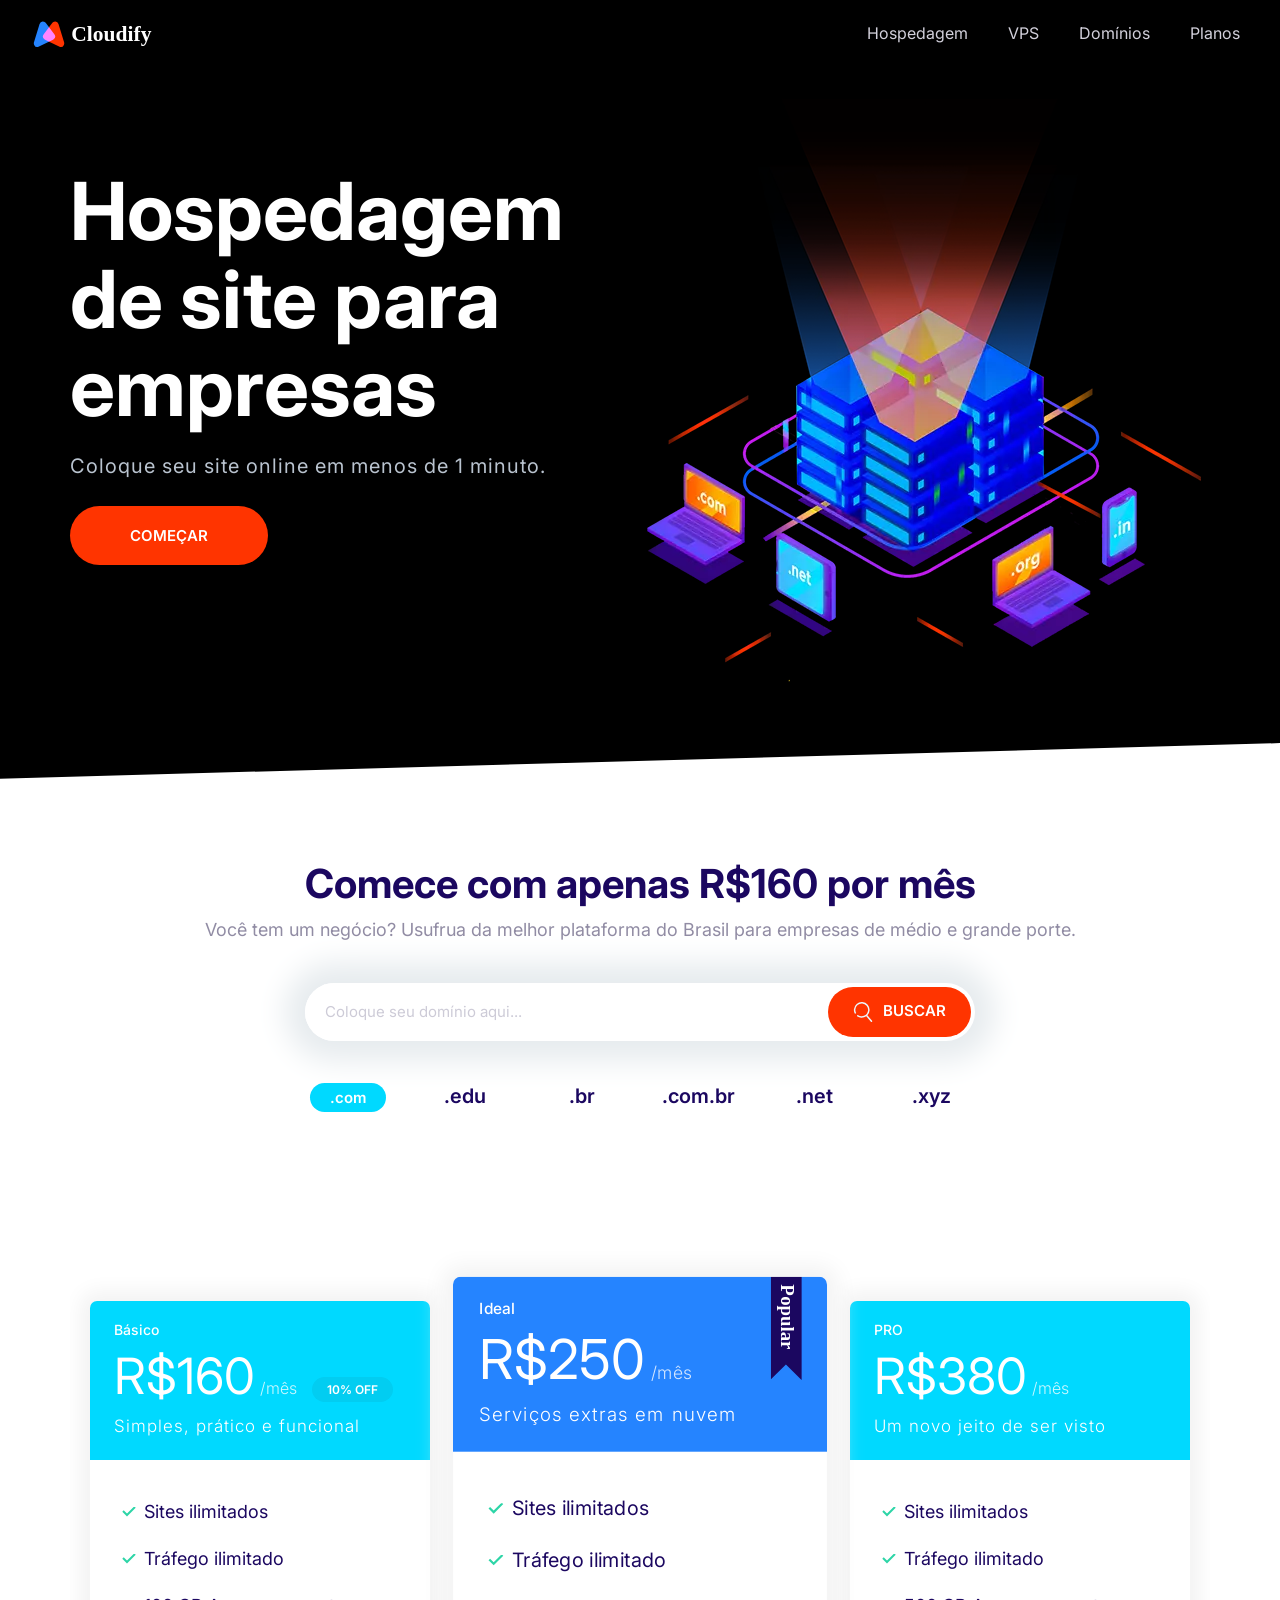
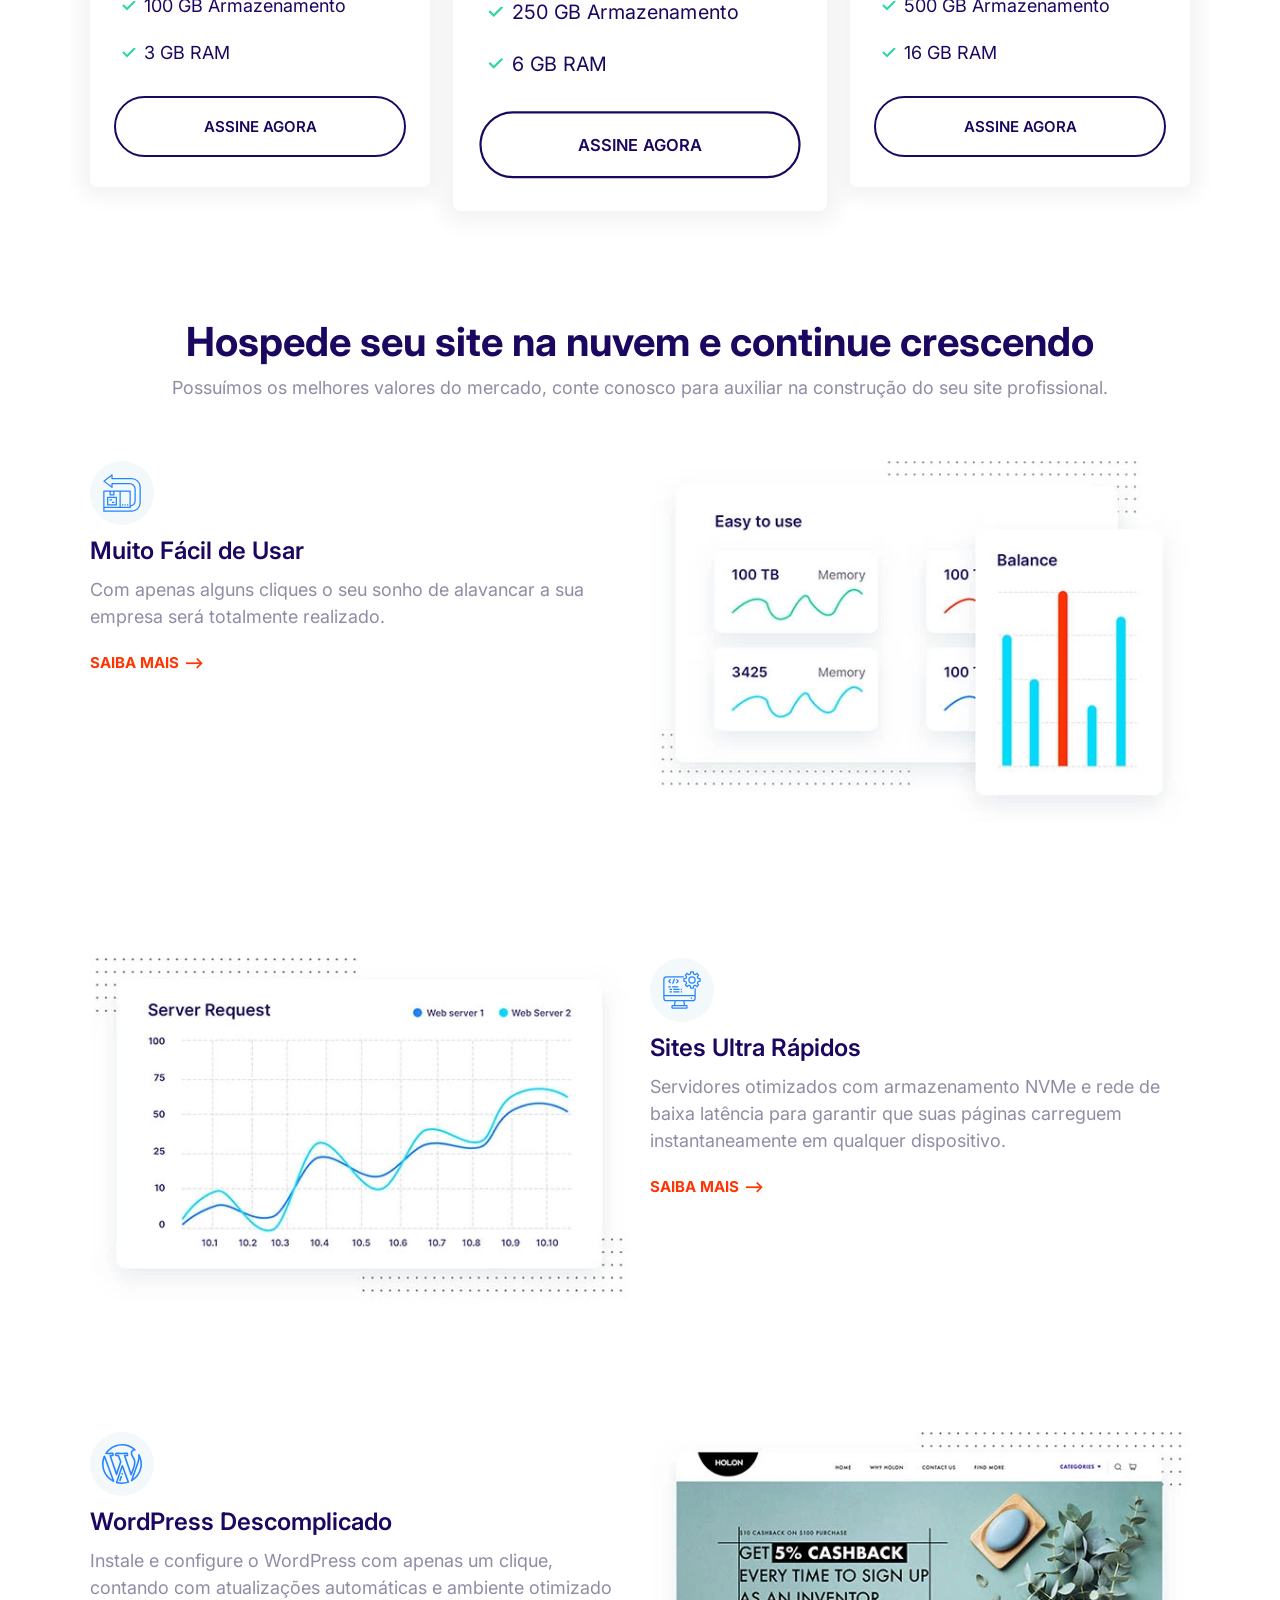
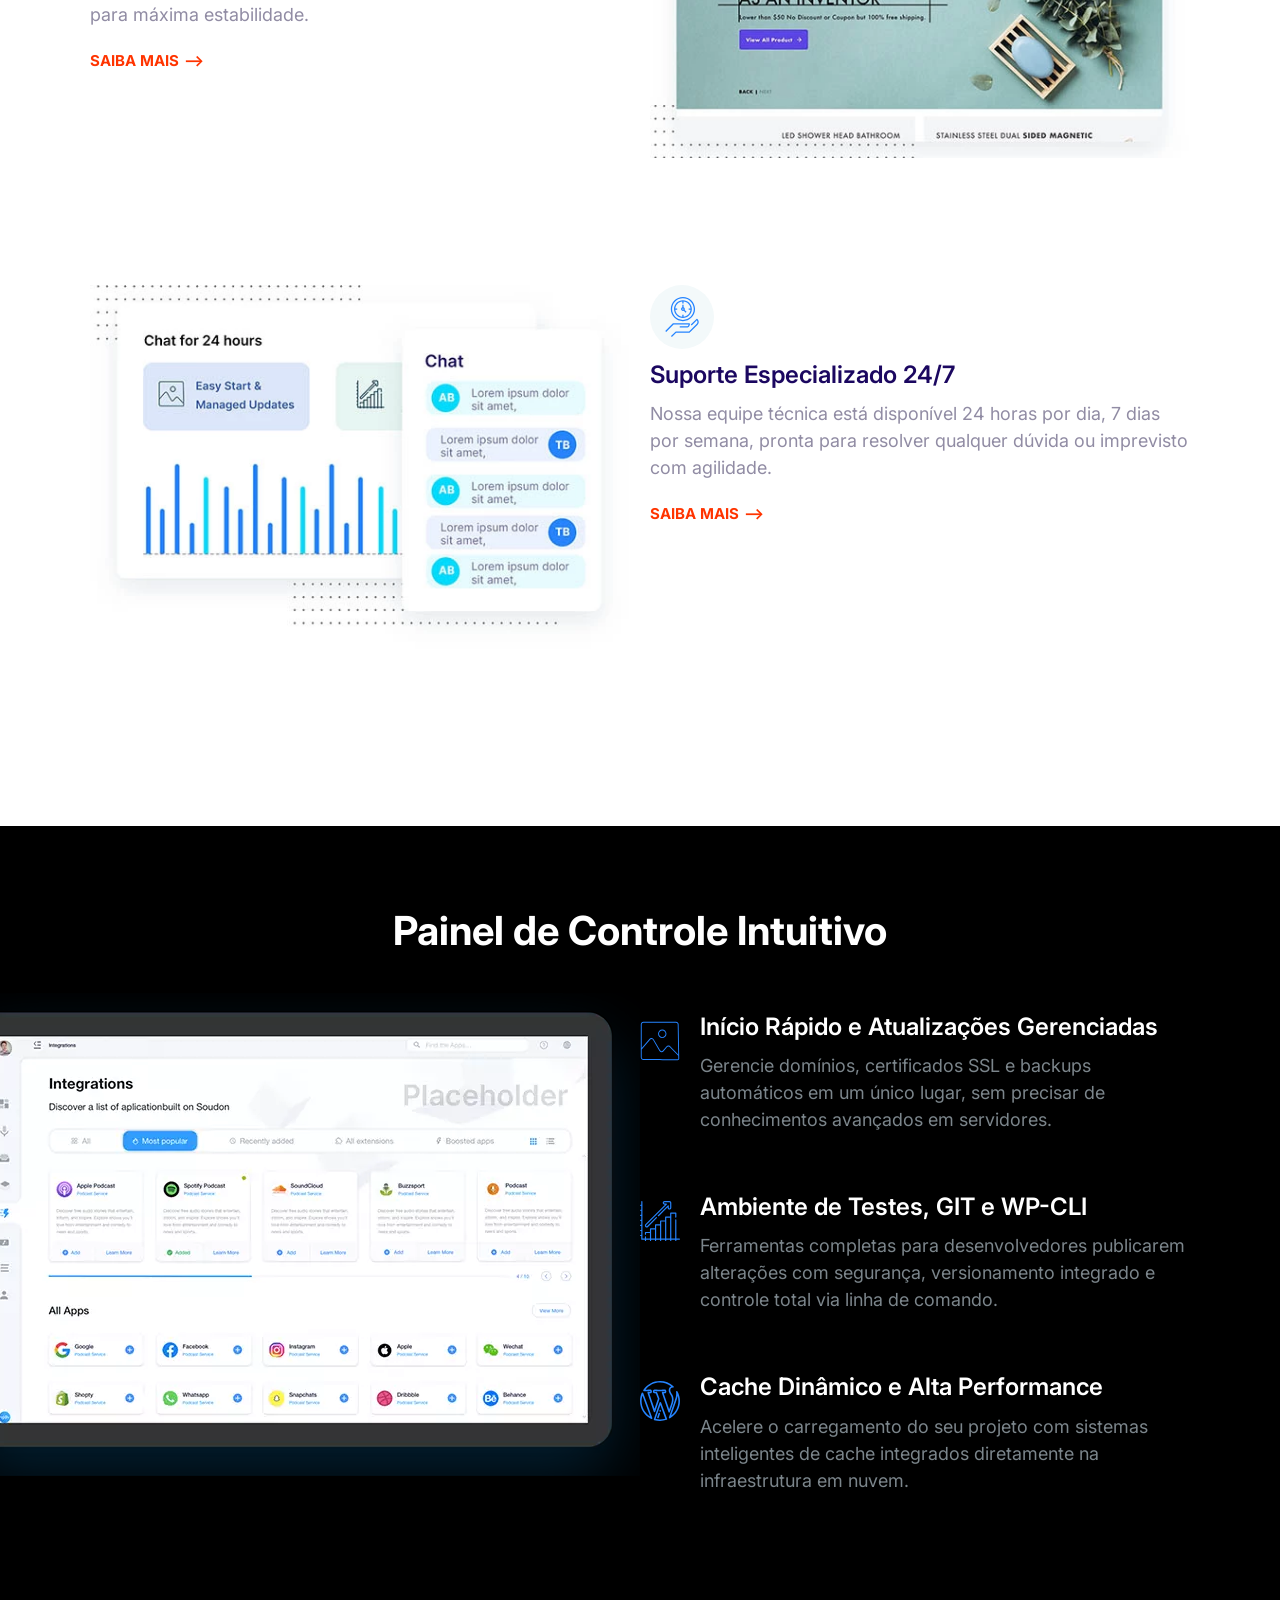
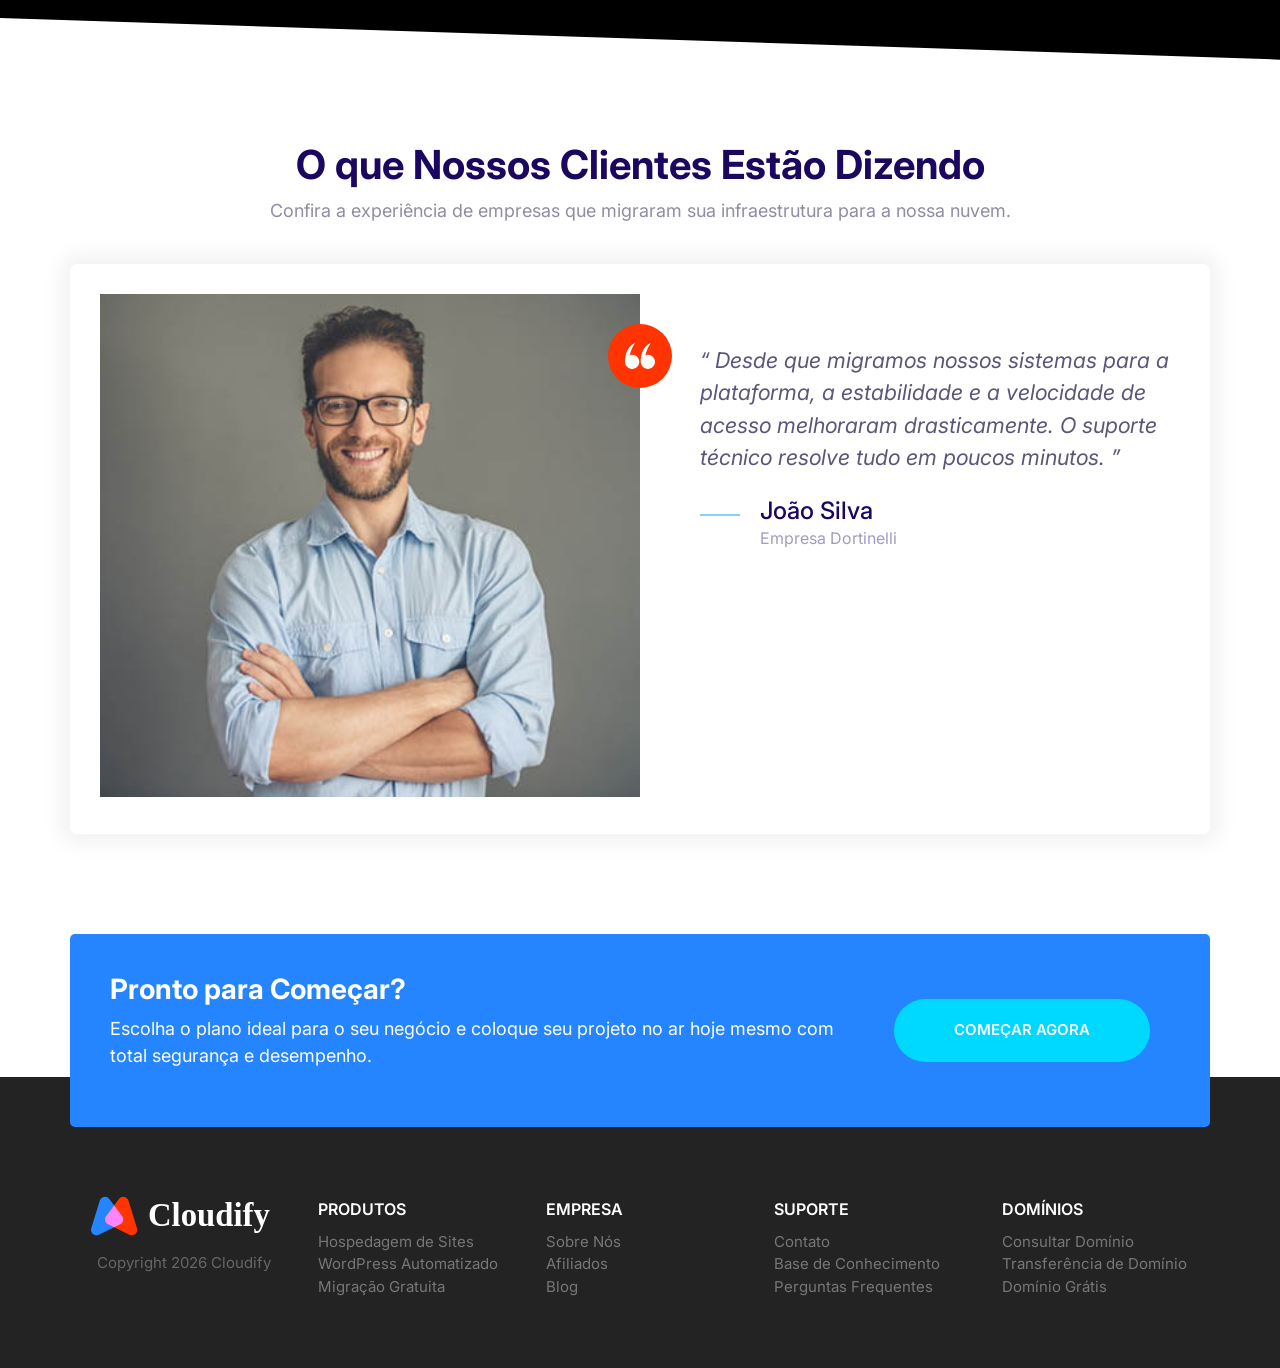
==== commit 23414f3b: "z1" ====
--- a/index.html
+++ b/index.html
@@ -495,11 +495,12 @@
       </div>
     </footer>
     <script src="js/main.js"></script>
-    <script src="https://unpkg.com/aos@next/dist/aos.js"></script>
-    <script>
-      if (window.AOS) {
-        AOS.init({ once: true });
-      }
-    </script>
+<script src="https://unpkg.com/aos@next/dist/aos.js"></script>
+<script>
+  AOS.init({
+    duration: 800,
+    offset: 80,
+  });
+</script>
   </body>
 </html>
--- a/css/styles.css
+++ b/css/styles.css
@@ -923,12 +923,4 @@
 /* Sign-up Callout */
 .callout-signup {
   transform: translateY(5rem);
-}
-
-/* Garante que elementos AOS nunca fiquem invisíveis caso o script atrase */
-@media screen and (max-width: 768px) {
-  [data-aos] {
-    opacity: 1 !important;
-    transform: none !important;
-  }
 }
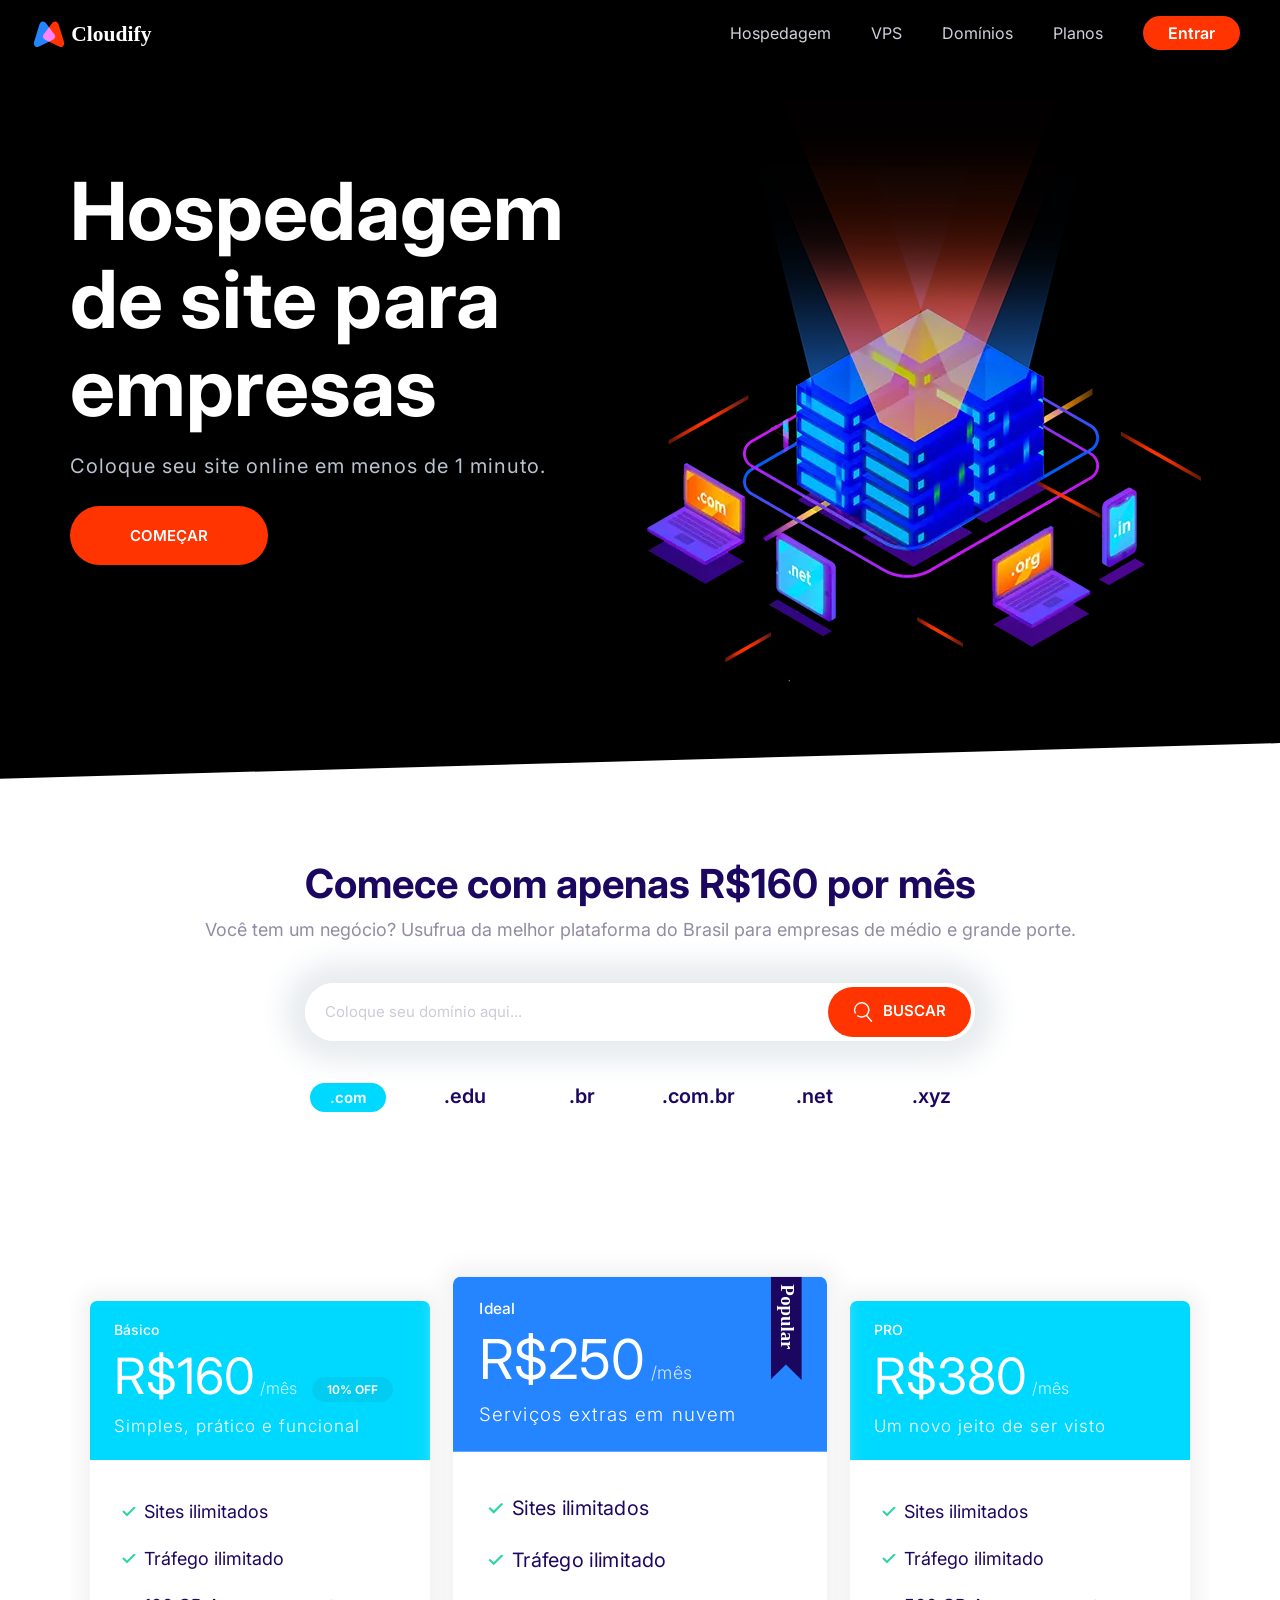
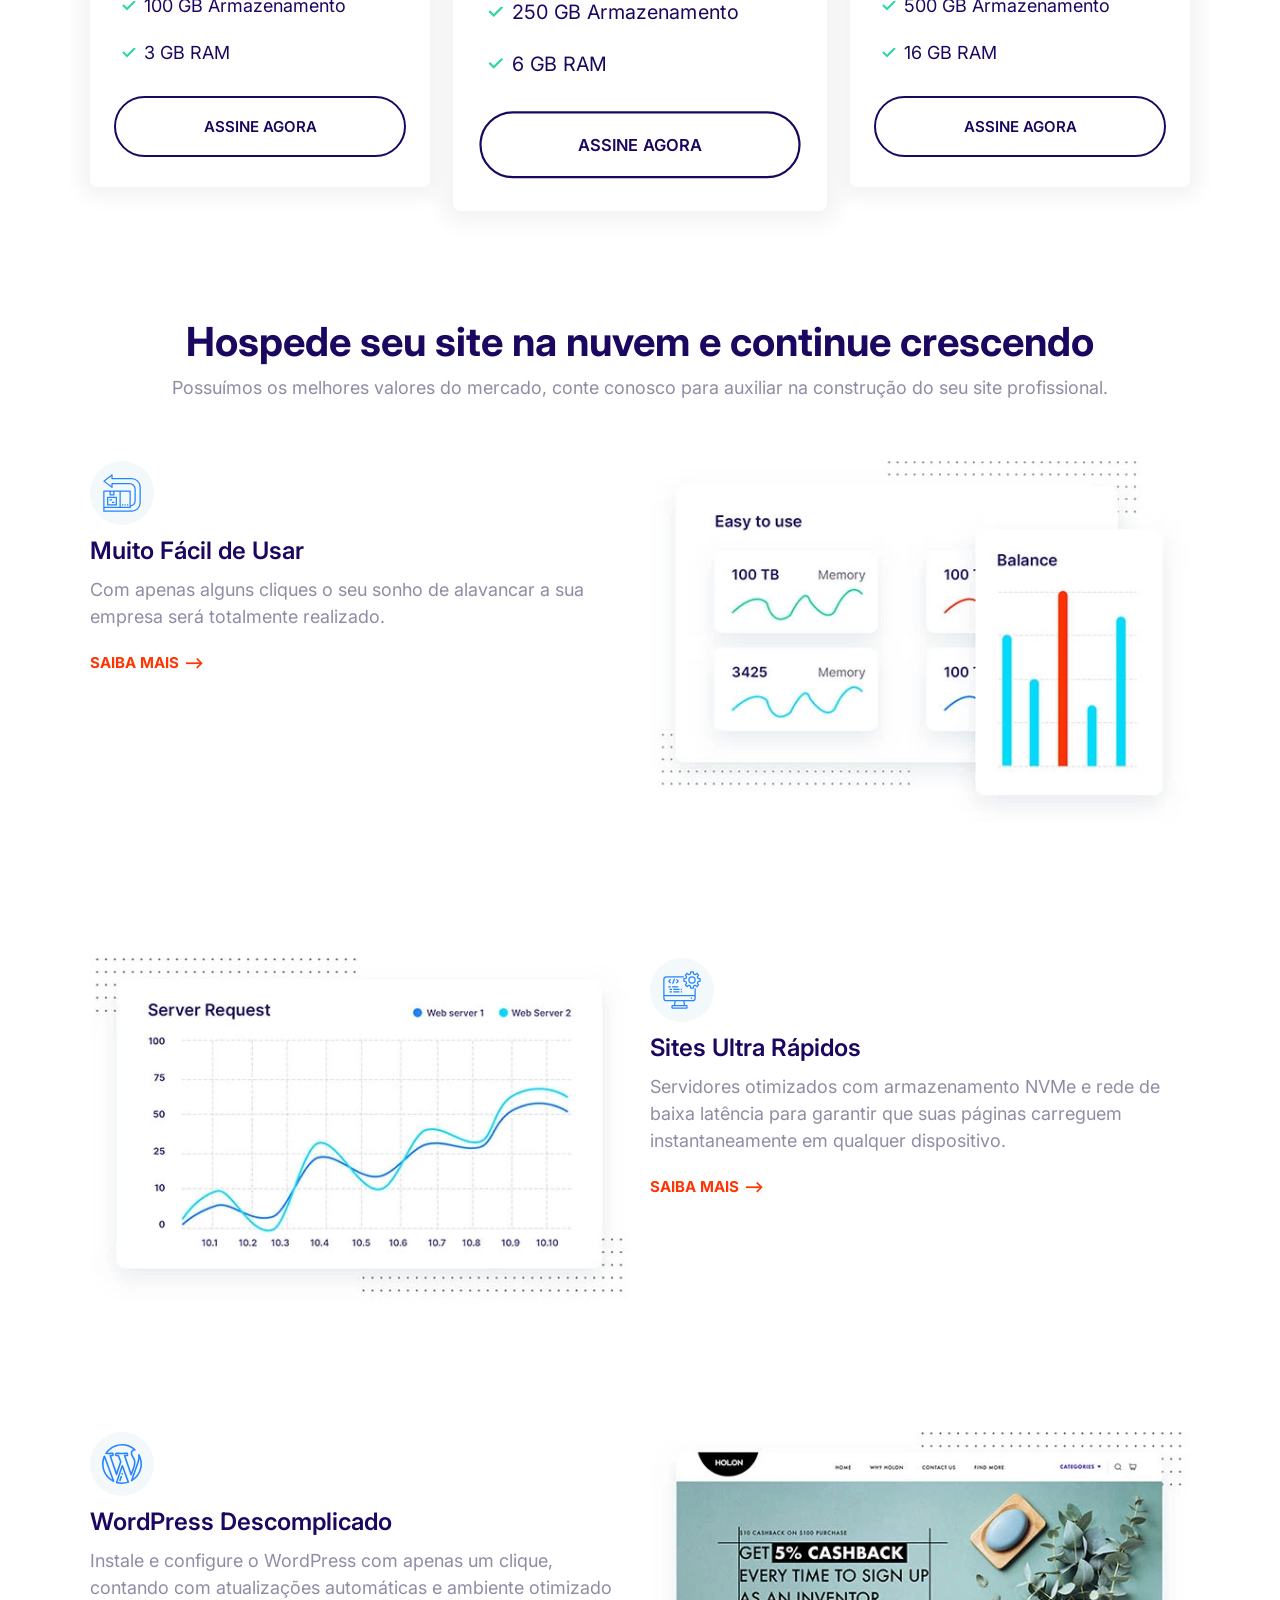
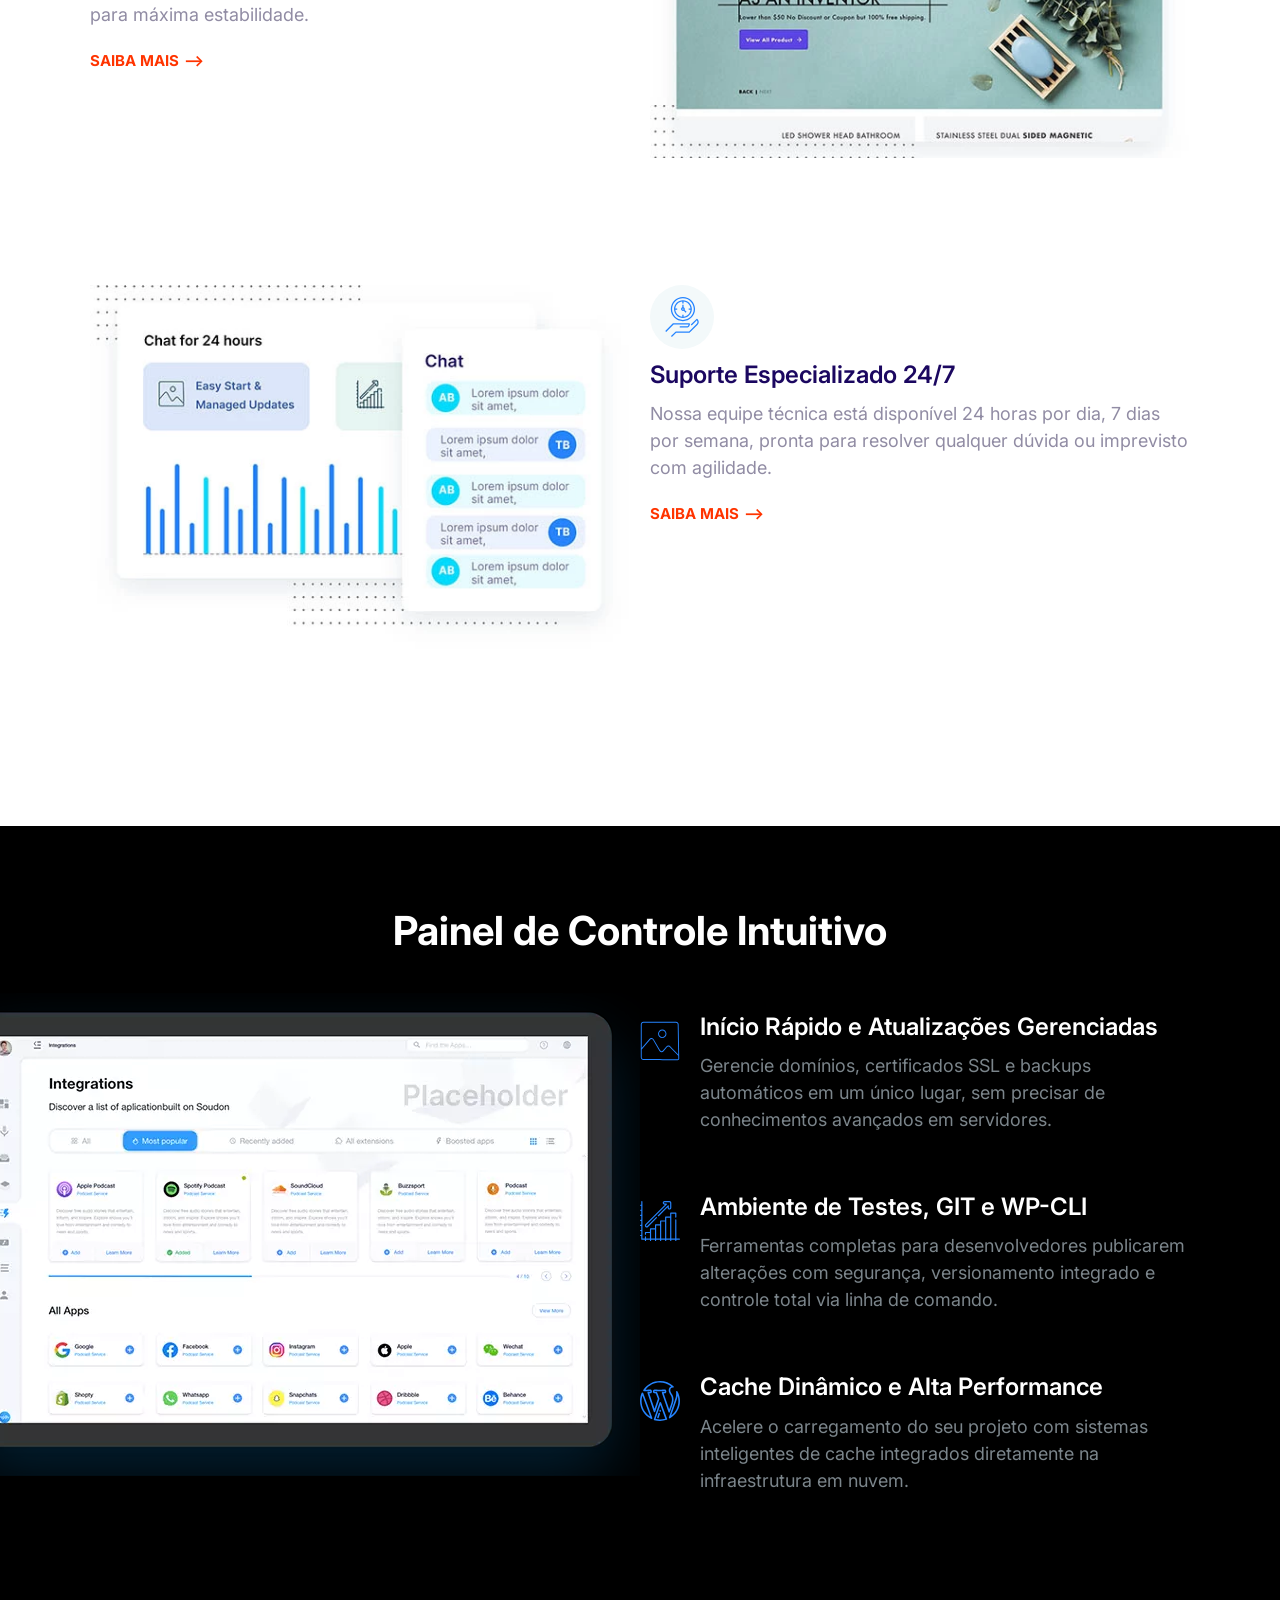
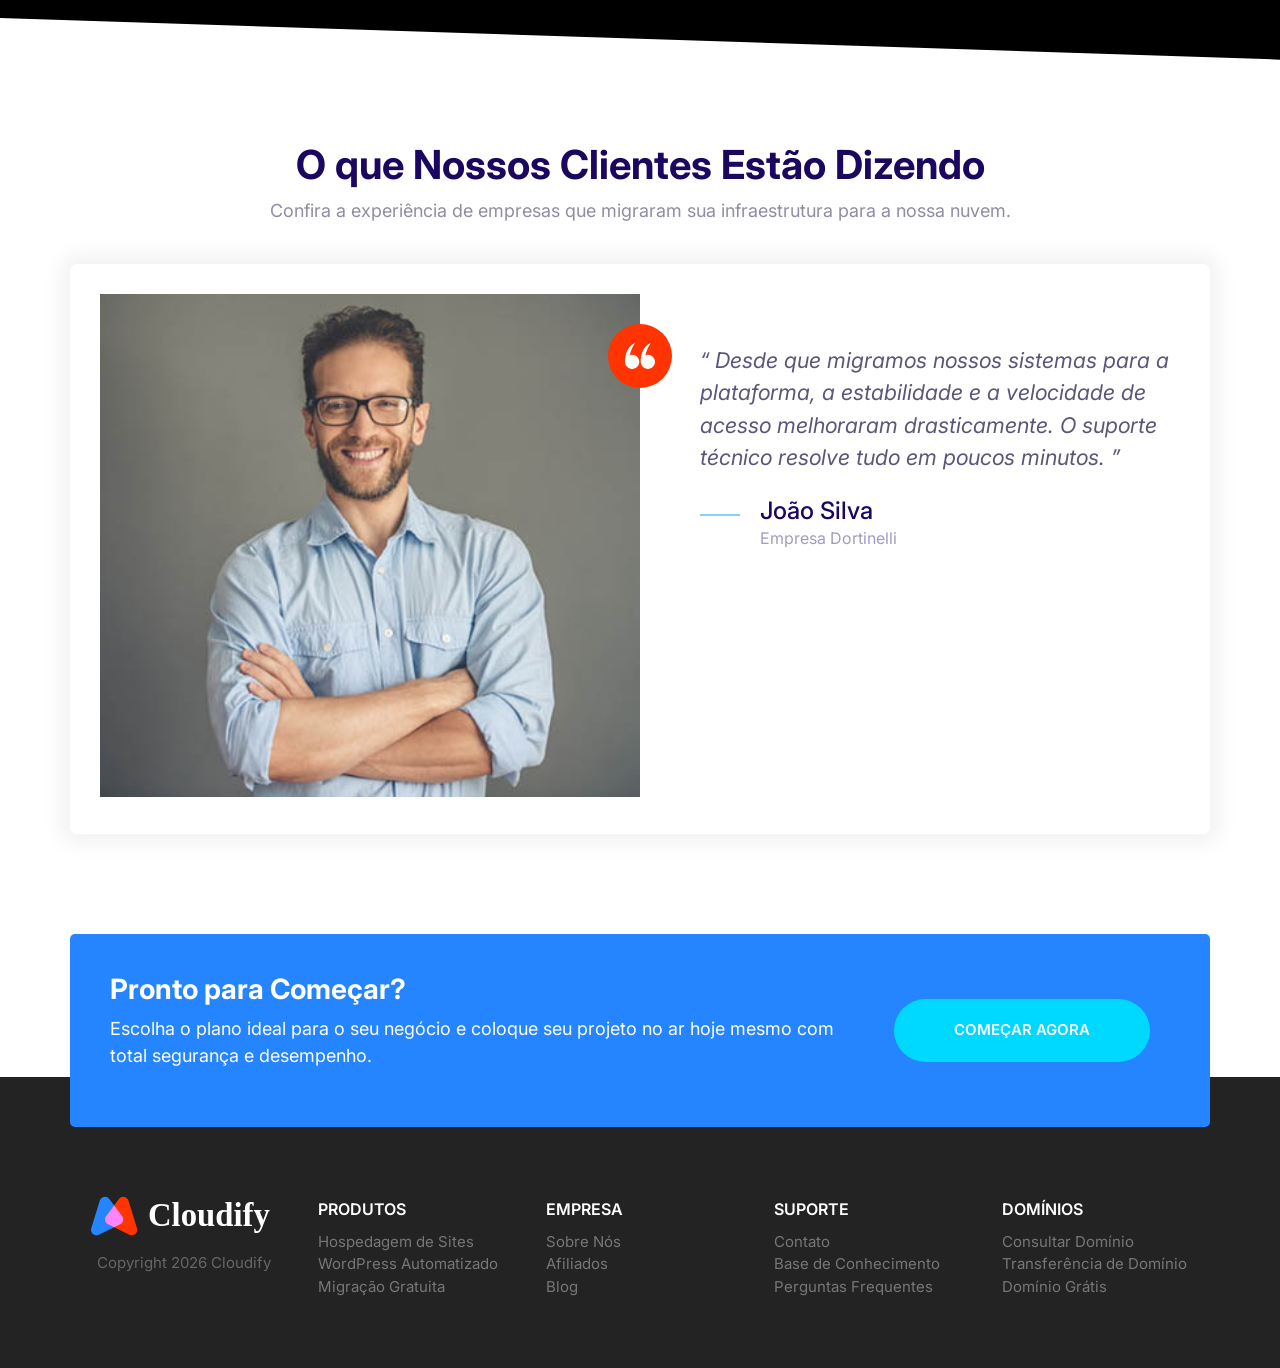
==== commit 478549c9: "Nova pagina de login." ====
--- a/index.html
+++ b/index.html
@@ -46,6 +46,7 @@
           <li class="nav__item"><a href="#">VPS</a></li>
           <li class="nav__item"><a href="#">Domínios</a></li>
           <li class="nav__item"><a href="#">Planos</a></li>
+          <li class="nav__item nav__item--login"><a href="login.html">Entrar</a></li>
         </ul>
       </nav>
     </header>
--- a/css/styles.css
+++ b/css/styles.css
@@ -923,4 +923,94 @@
 /* Sign-up Callout */
 .callout-signup {
   transform: translateY(5rem);
-}+}
+/* Botão de login no menu */
+.nav__item--login > a {
+  display: inline-block;
+  background: var(--color-accent);
+  color: #fff;
+  font-weight: 600;
+  border-radius: 40px;
+  padding: 0.5rem 2.5rem;
+}
+
+.nav__item--login > a:hover {
+  background: #ec3000;
+}
+
+@media screen and (min-width: 768px) {
+  .nav__list {
+    align-items: center;
+  }
+}
+
+/* Página de login */
+.login {
+  min-height: 100vh;
+  display: flex;
+  flex-direction: column;
+  align-items: center;
+  justify-content: center;
+  padding: 4rem 2rem;
+  background: #000;
+}
+
+.login__brand {
+  width: 180px;
+  margin-bottom: 3rem;
+}
+
+.login__card {
+  width: 100%;
+  max-width: 420px;
+  background: #fff;
+  padding: 4rem 3rem;
+}
+
+.login__title {
+  margin-top: 0;
+  text-align: center;
+}
+
+.login__text {
+  text-align: center;
+}
+
+.login__label {
+  display: block;
+  color: var(--color-headings);
+  font-weight: 600;
+  margin: 2rem 0 0.5rem;
+}
+
+.login__card .input {
+  width: 100%;
+}
+
+.login__card .input:focus {
+  border-color: var(--color-primary);
+  box-shadow: 0 0 0 3px rgba(37, 132, 255, 0.3);
+}
+
+.login__card .btn {
+  margin-top: 3rem;
+}
+
+.login__card .btn:focus-visible,
+.login a:focus-visible {
+  outline: 3px solid var(--color-secondary);
+  outline-offset: 2px;
+}
+
+.login__back {
+  margin-top: 3rem;
+  color: #d2d0db;
+}
+
+.login .login__card {
+  box-shadow: none;
+}
+
+.login .login__title {
+  font-size: 4rem;
+}
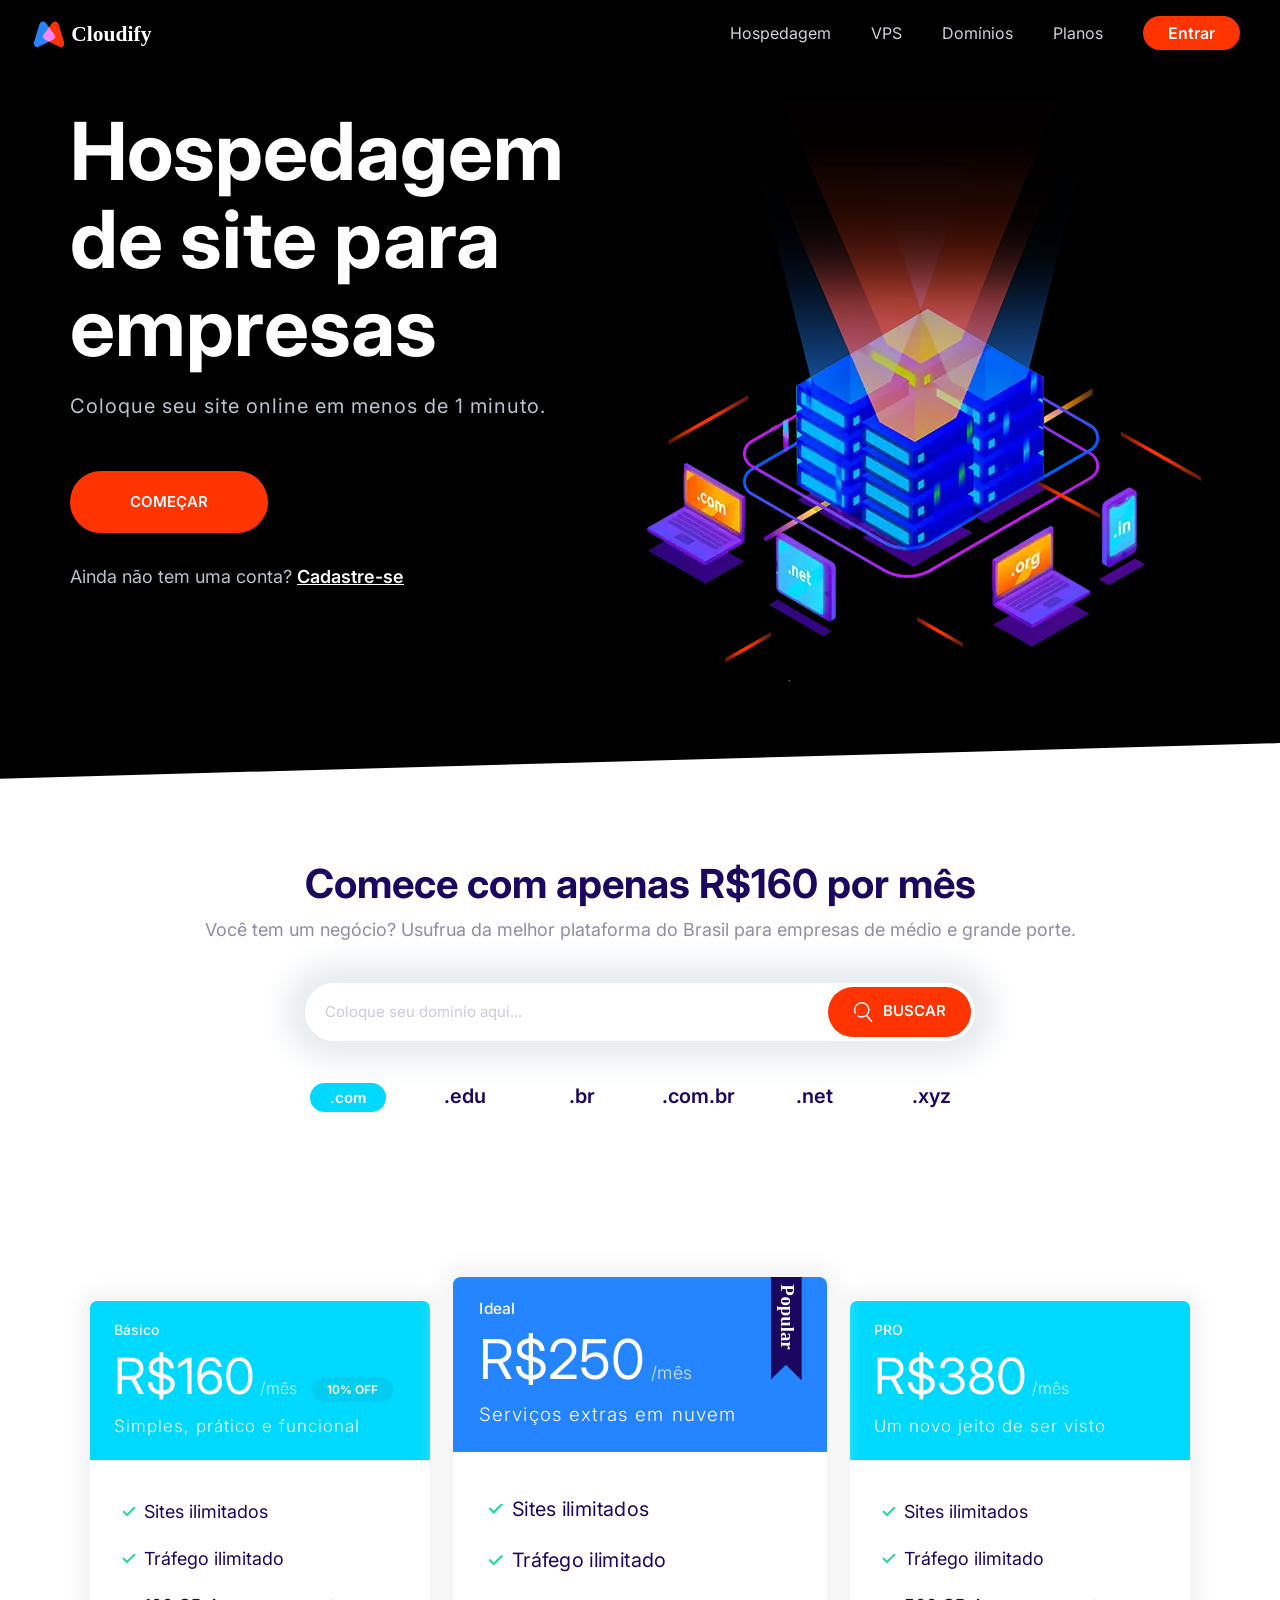
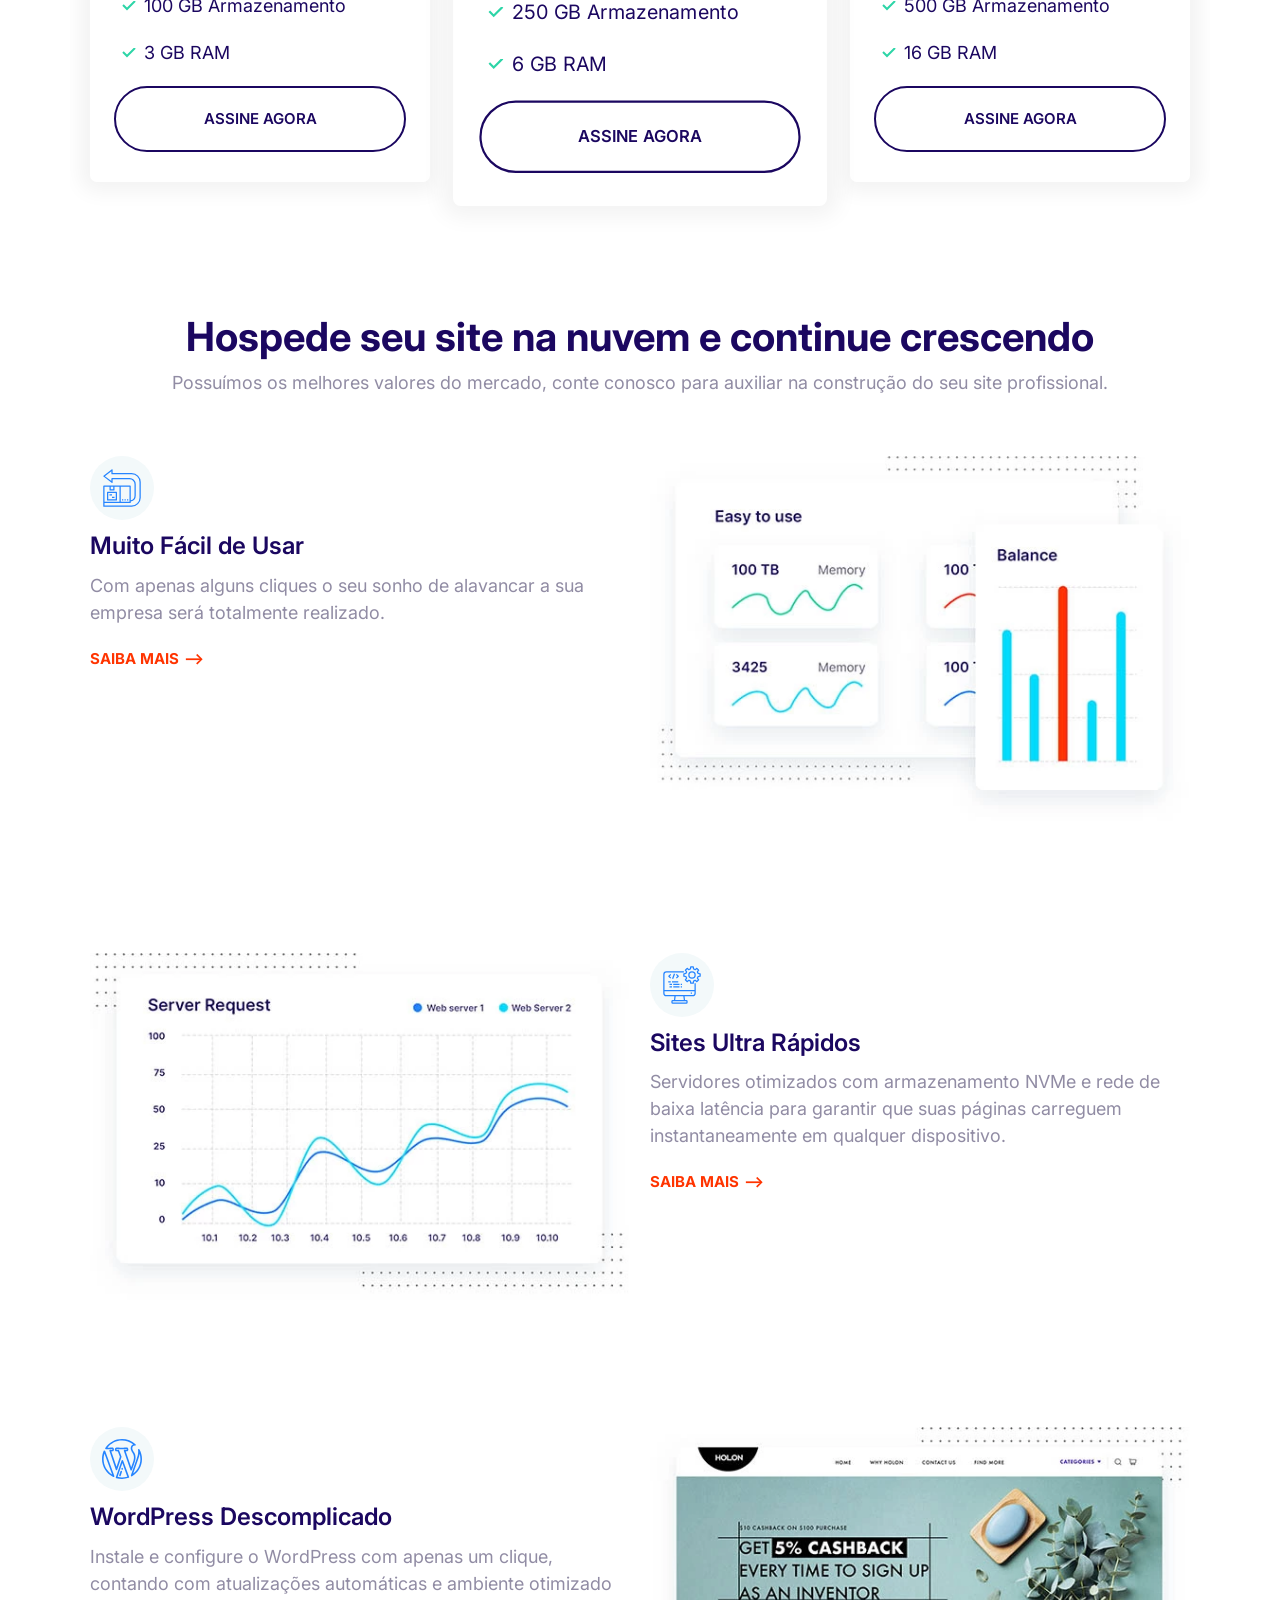
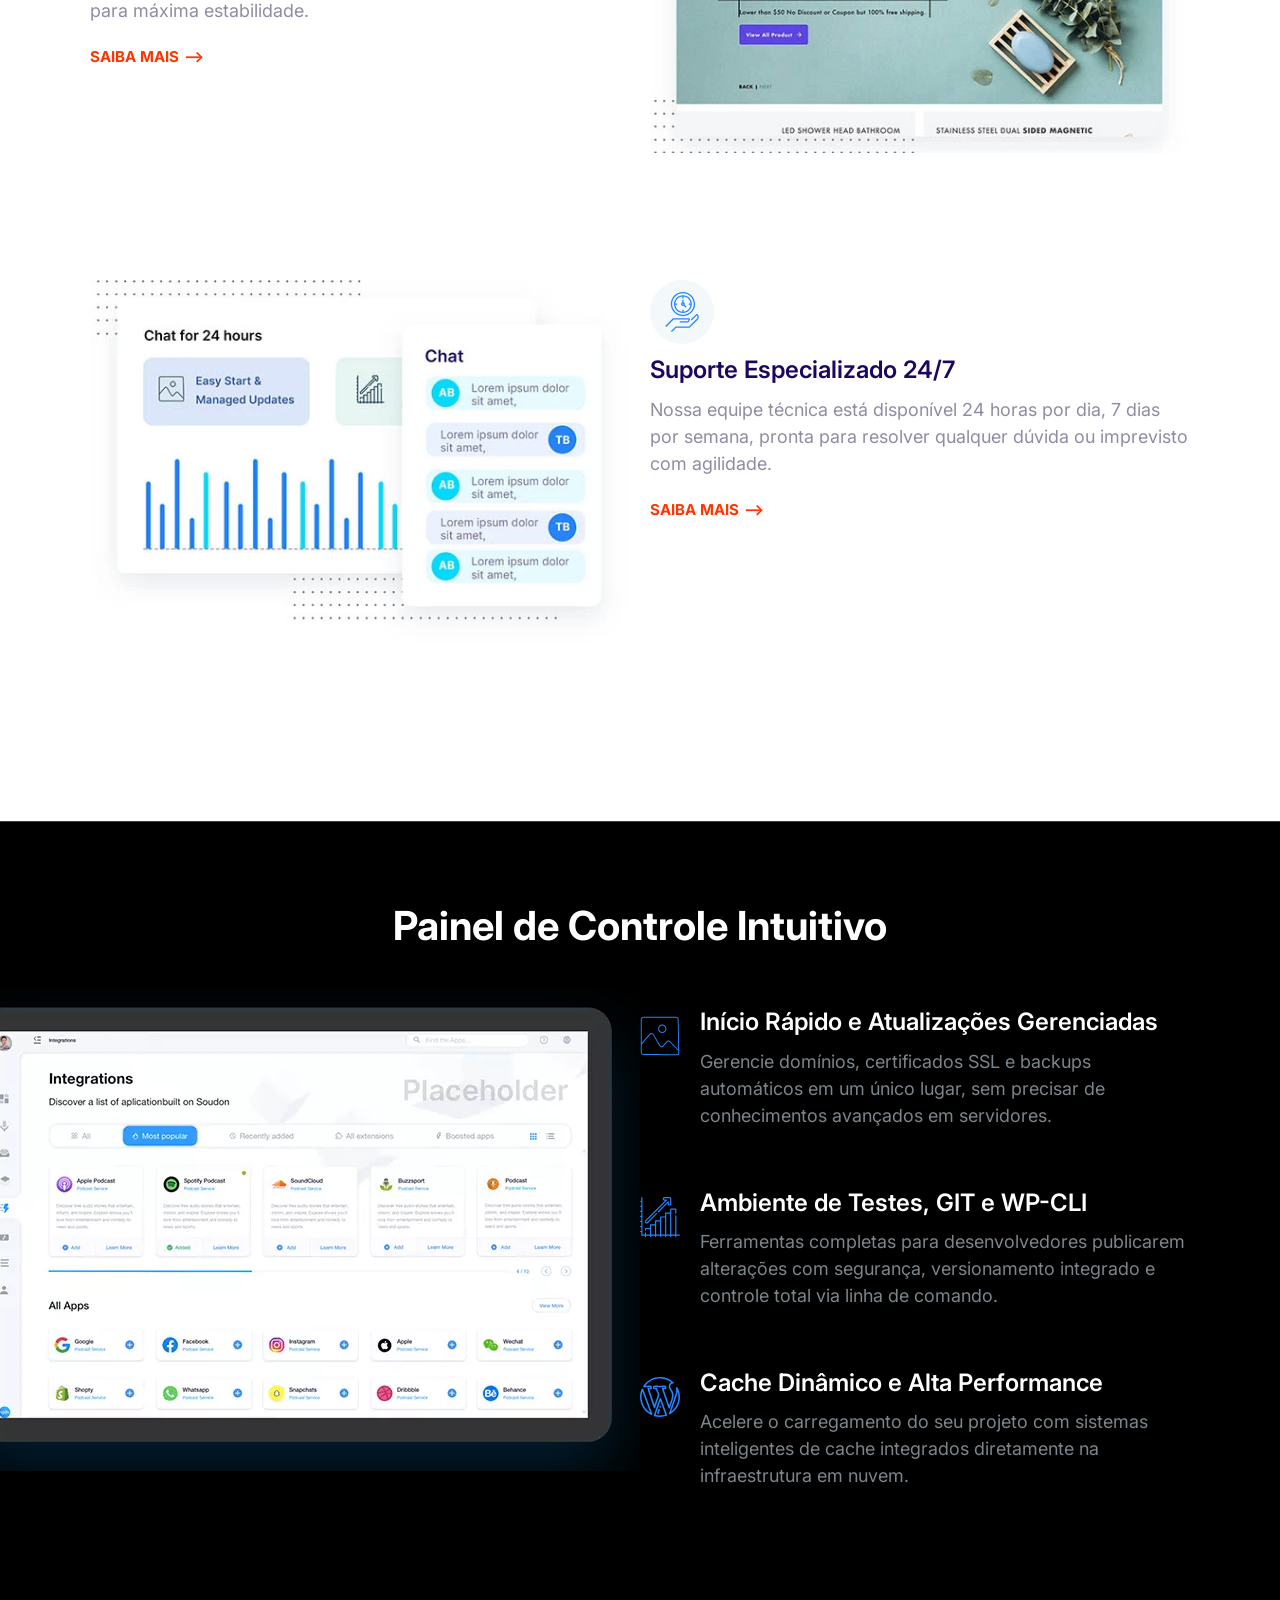
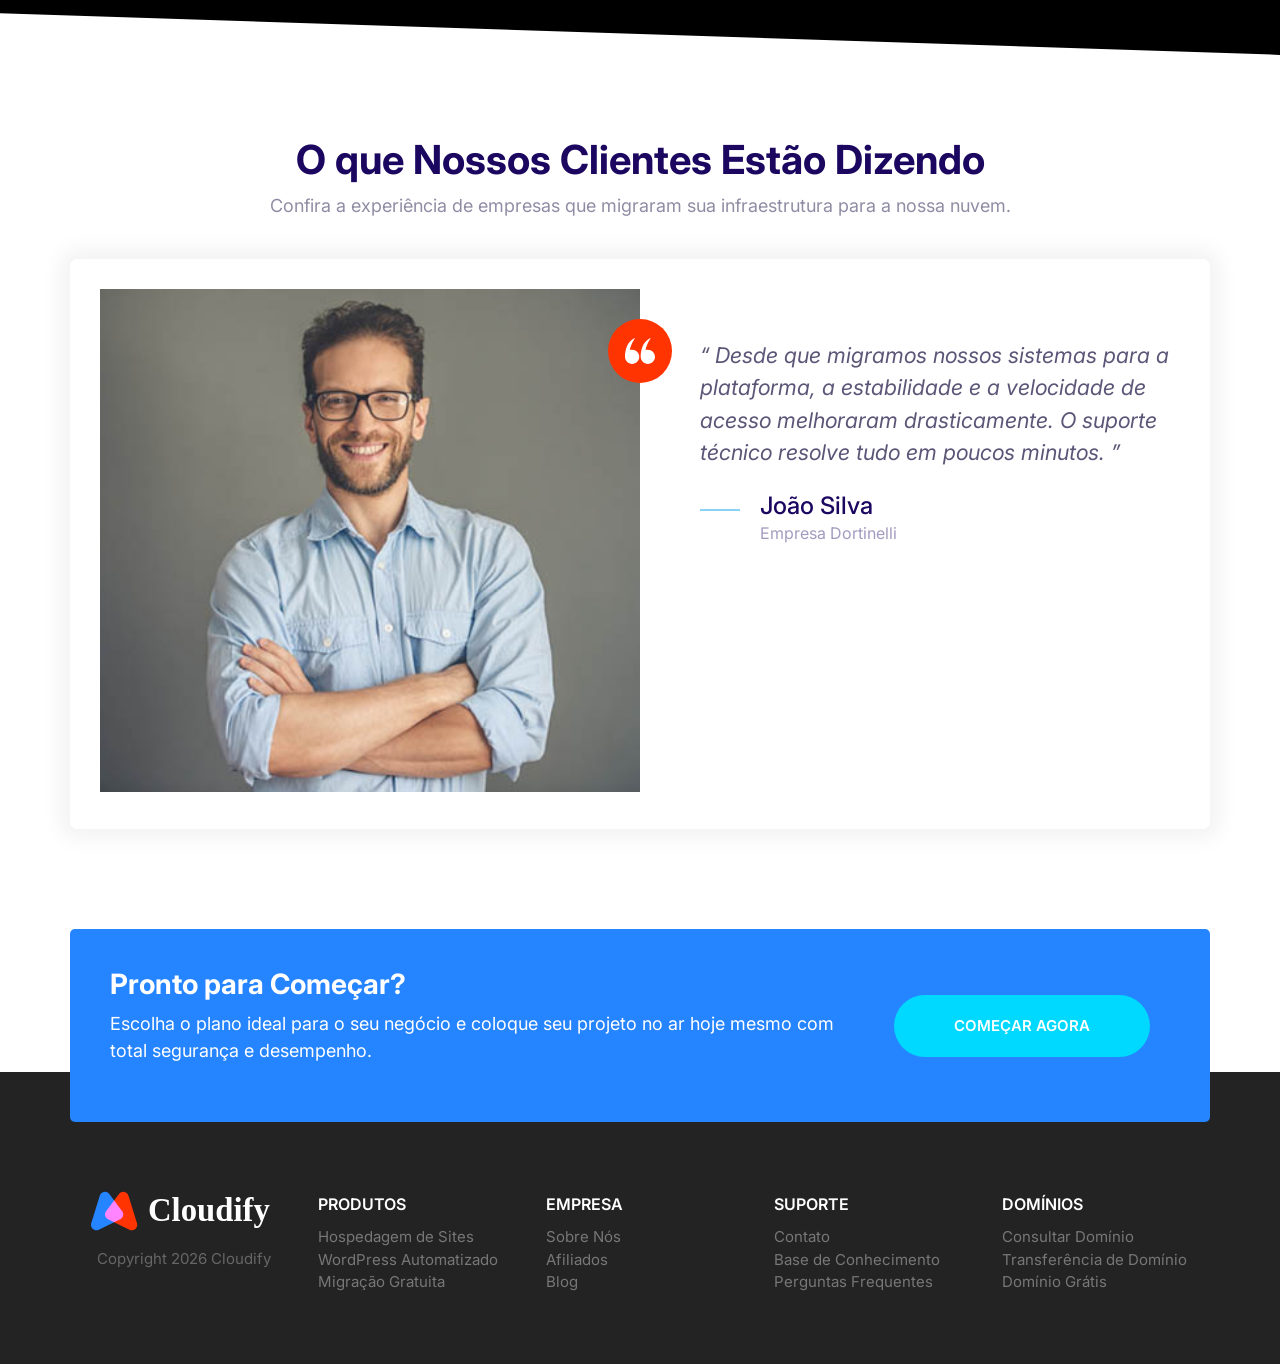
==== commit 5da24c19: "Pagina cadastro." ====
--- a/index.html
+++ b/index.html
@@ -46,7 +46,7 @@
           <li class="nav__item"><a href="#">VPS</a></li>
           <li class="nav__item"><a href="#">Domínios</a></li>
           <li class="nav__item"><a href="#">Planos</a></li>
-          <li class="nav__item nav__item--login"><a href="login.html">Entrar</a></li>
+          <li class="nav__item nav__item--login"><a href="/login">Entrar</a></li>
         </ul>
       </nav>
     </header>
@@ -59,7 +59,10 @@
           <p class="hero__tagline">
             Coloque seu site online em menos de 1 minuto.
           </p>
-          <a href="#" class="btn btn--accent btn--stretched">Começar</a>
+          <a href="/cadastro" class="btn btn--accent btn--stretched">Começar</a>
+          <p class="hero__signup">
+            Ainda não tem uma conta? <a href="/cadastro">Cadastre-se</a>
+          </p>
         </header>
         <picture data-aos="zoom-in">
           <source
@@ -126,7 +129,7 @@
                 <li class="list__item">100 GB Armazenamento</li>
                 <li class="list__item">3 GB RAM</li>
               </ul>
-              <button class="btn btn--outline btn--block">ASSINE AGORA</button>
+              <a href="/cadastro" class="btn btn--outline btn--block">ASSINE AGORA</a>
             </div>
           </div>
         </div>
@@ -145,7 +148,7 @@
                 <li class="list__item">250 GB Armazenamento</li>
                 <li class="list__item">6 GB RAM</li>
               </ul>
-              <button class="btn btn--outline btn--block">ASSINE AGORA</button>
+              <a href="/cadastro" class="btn btn--outline btn--block">ASSINE AGORA</a>
             </div>
           </div>
         </div>
@@ -164,7 +167,7 @@
                 <li class="list__item">500 GB Armazenamento</li>
                 <li class="list__item">16 GB RAM</li>
               </ul>
-              <button class="btn btn--outline btn--block">ASSINE AGORA</button>
+              <a href="/cadastro" class="btn btn--outline btn--block">ASSINE AGORA</a>
             </div>
           </div>
         </div>
@@ -422,7 +425,7 @@
               Escolha o plano ideal para o seu negócio e coloque seu projeto no ar hoje mesmo com total segurança e desempenho.
             </p>
           </div>
-          <a href="#" class="btn btn--secondary btn--stretched">Começar Agora</a>
+          <a href="/cadastro" class="btn btn--secondary btn--stretched">Começar Agora</a>
         </div>
       </div>
     </div>
--- a/css/styles.css
+++ b/css/styles.css
@@ -1014,3 +1014,33 @@
 .login .login__title {
   font-size: 4rem;
 }
+
+/* Cadastro */
+.login__switch {
+  margin: 2rem 0 0;
+  text-align: center;
+}
+
+.login__switch a {
+  color: var(--color-accent);
+  font-weight: 600;
+}
+
+.hero__signup {
+  margin-top: 2rem;
+  color: #b9c3cf;
+}
+
+.hero__signup a {
+  color: #fff;
+  font-weight: 600;
+  text-decoration: underline;
+}
+
+a.btn {
+  display: inline-block;
+}
+
+a.btn--block {
+  display: block;
+}
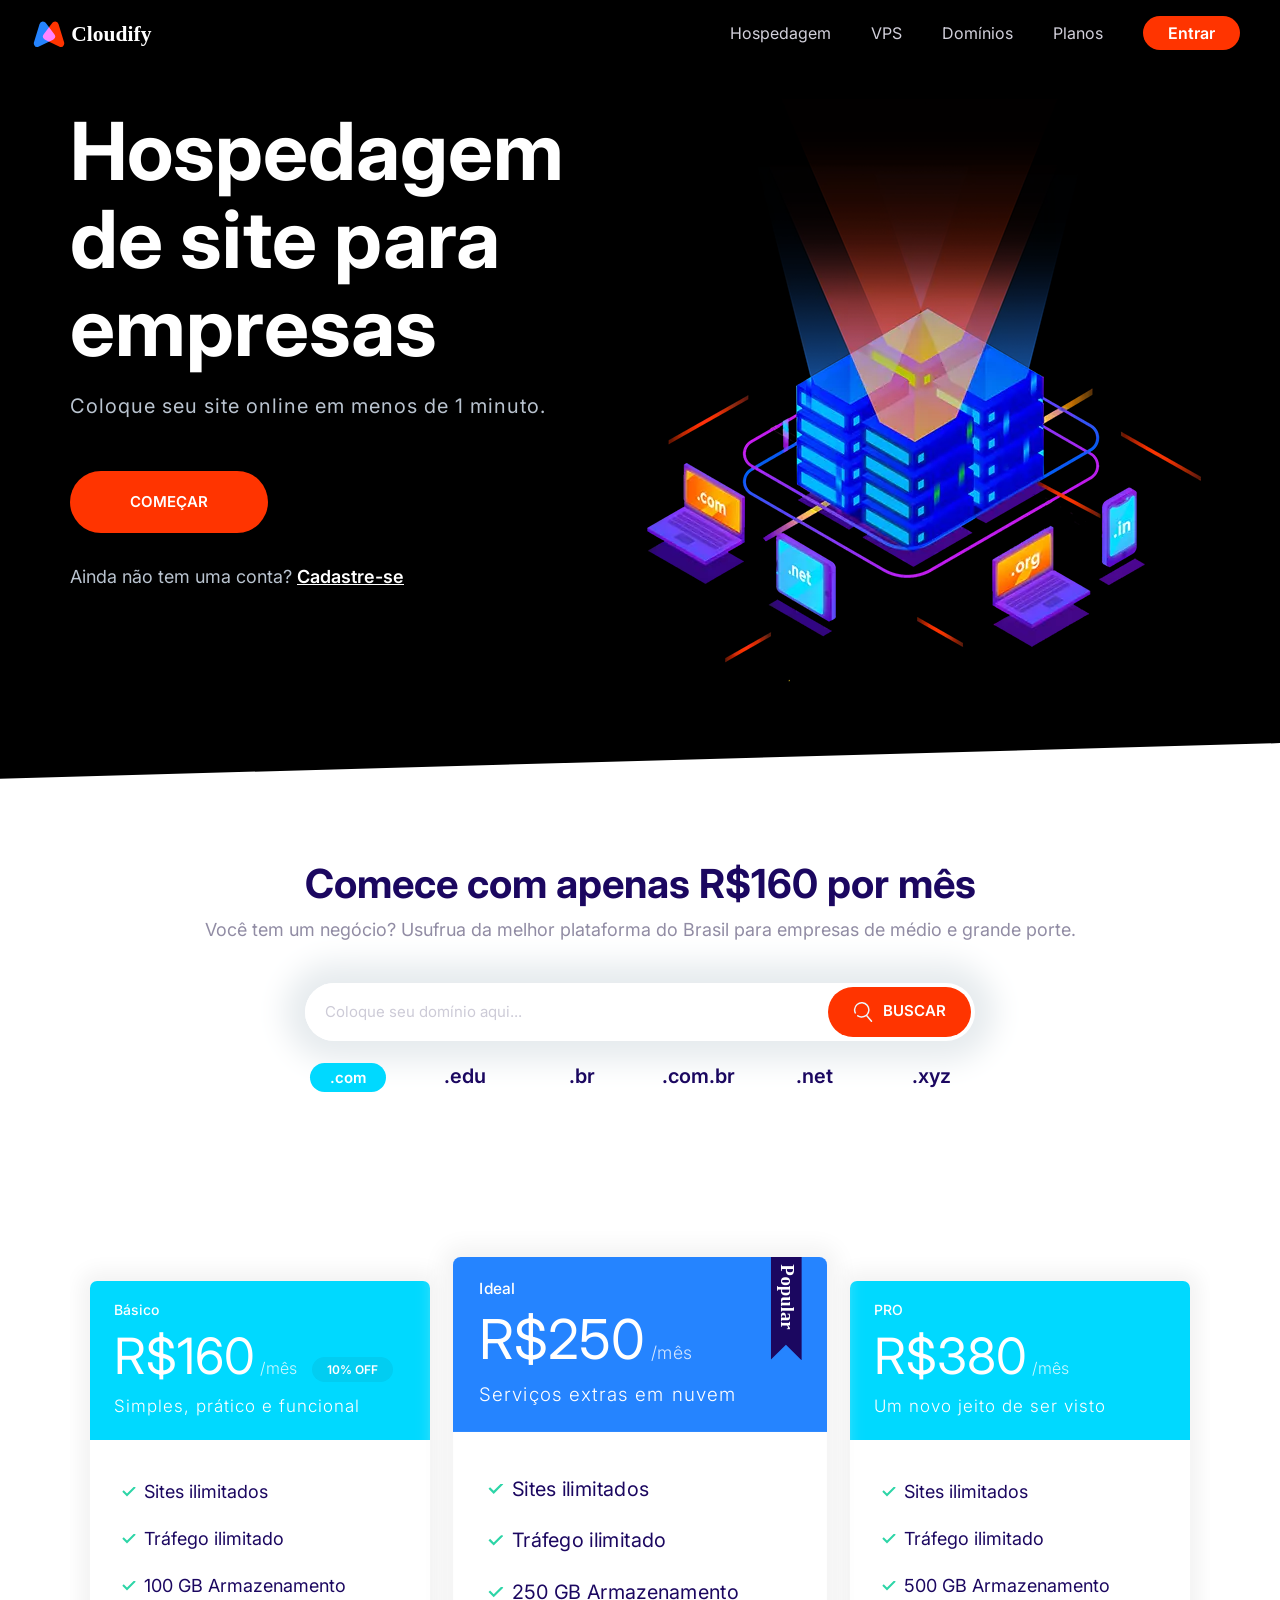
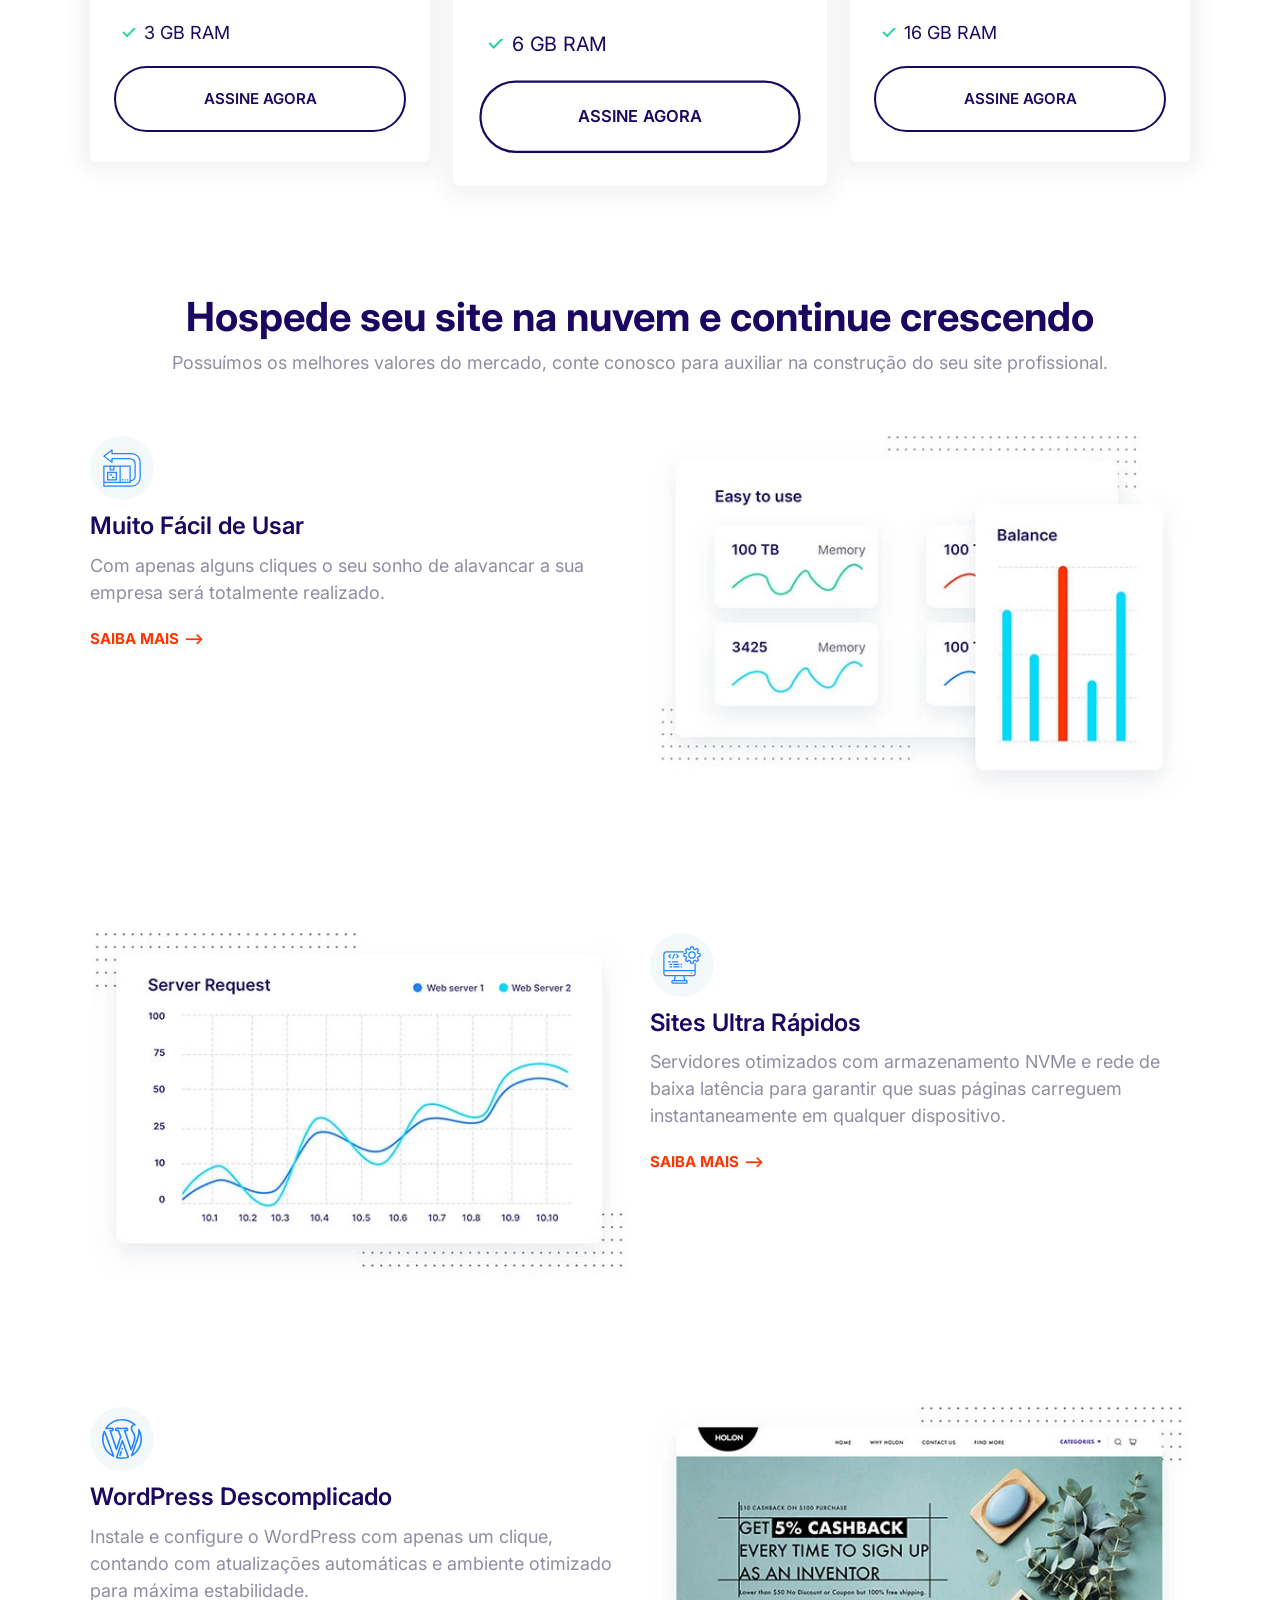
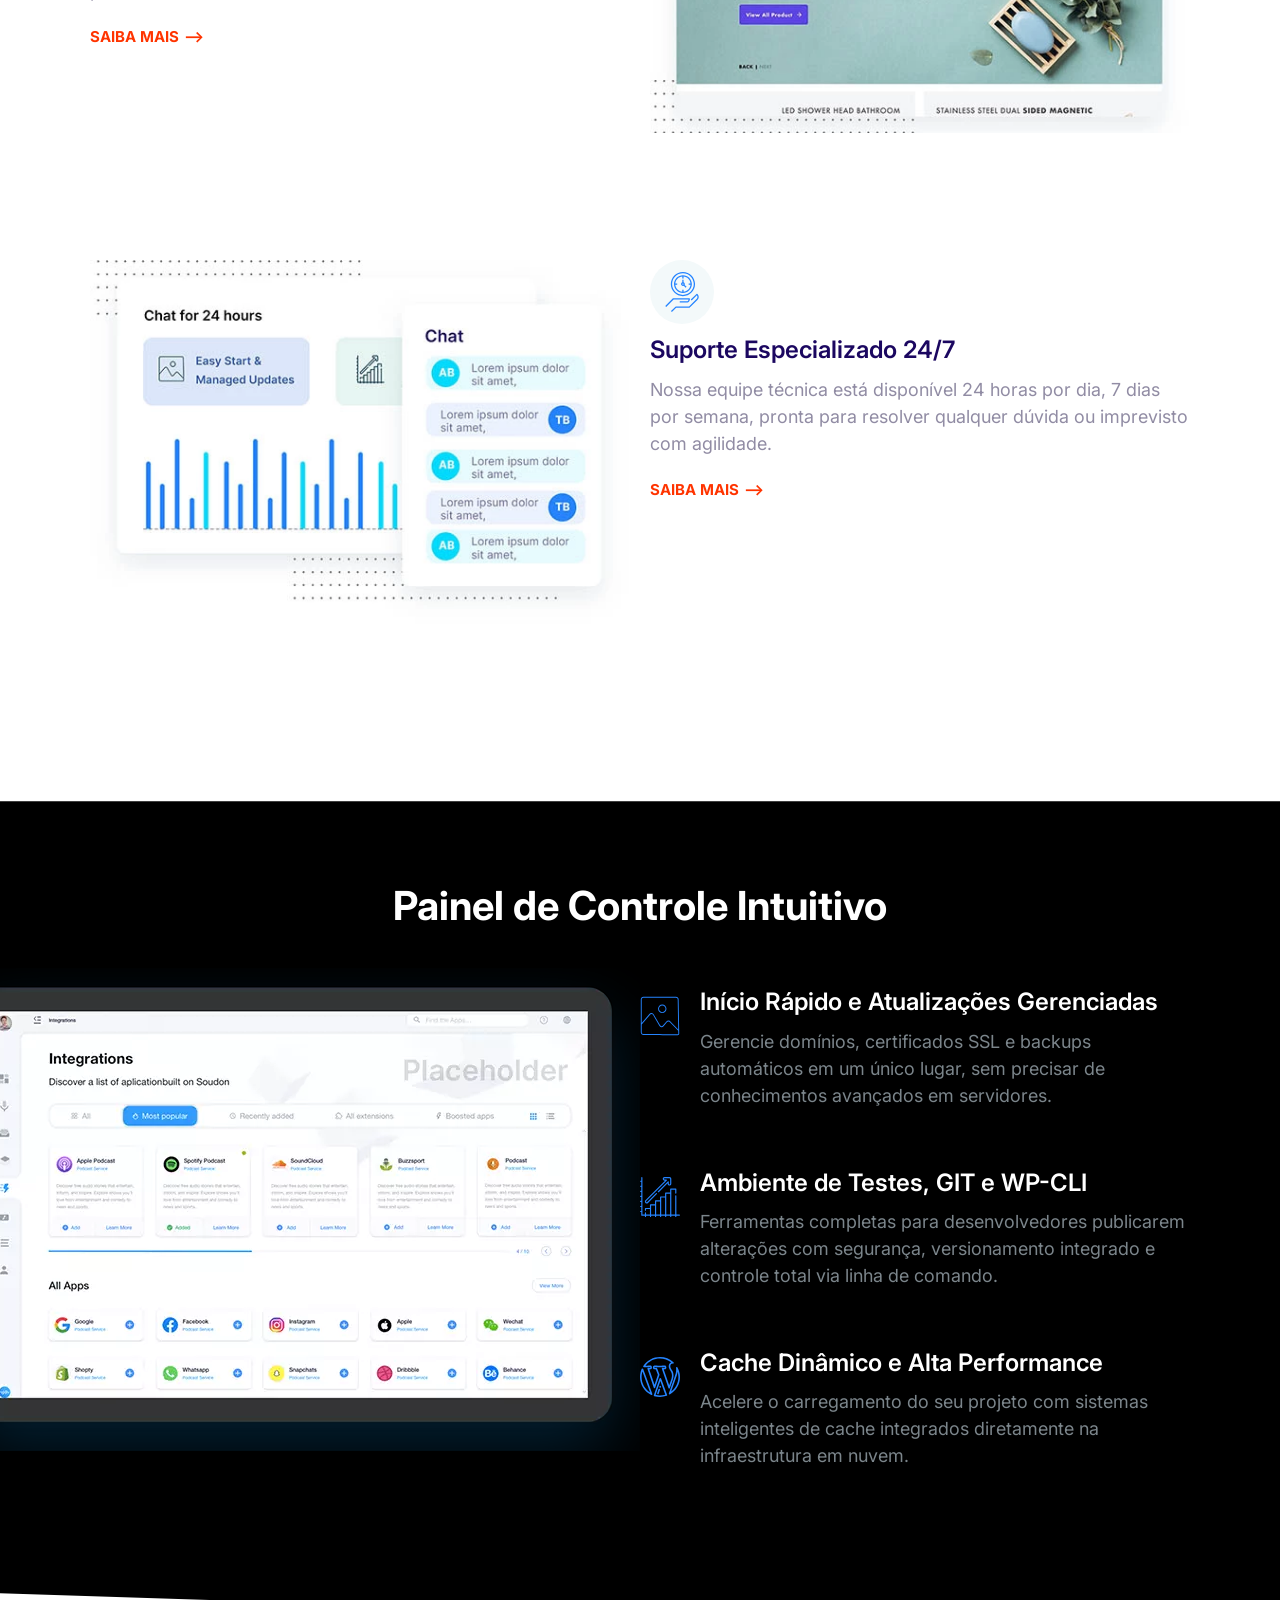
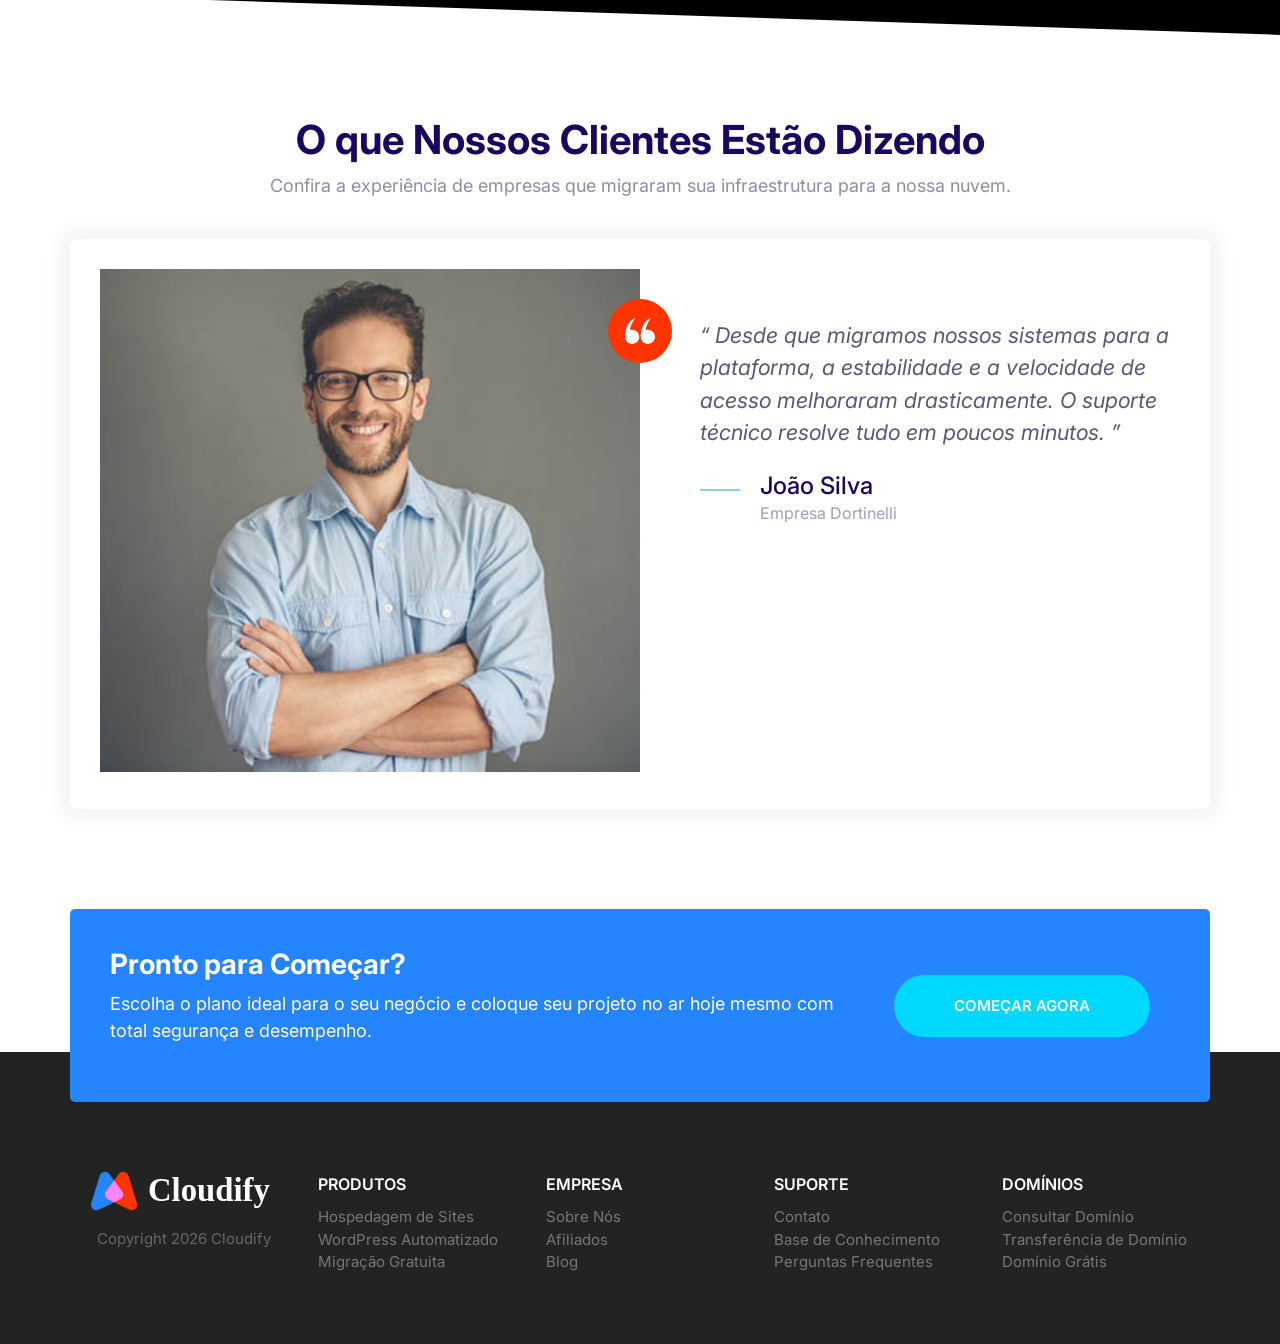
==== commit eccc6e61: "Buscar dominio funcionando" ====
--- a/index.html
+++ b/index.html
@@ -42,10 +42,10 @@
           <use href="images/sprite.svg#menu"></use>
         </svg>
         <ul class="list nav__list collapsible__content">
-          <li class="nav__item"><a href="#">Hospedagem</a></li>
-          <li class="nav__item"><a href="#">VPS</a></li>
-          <li class="nav__item"><a href="#">Domínios</a></li>
-          <li class="nav__item"><a href="#">Planos</a></li>
+          <li class="nav__item"><a href="#hospedagem">Hospedagem</a></li>
+          <li class="nav__item"><a href="#vps">VPS</a></li>
+          <li class="nav__item"><a href="#dominios">Domínios</a></li>
+          <li class="nav__item"><a href="#planos">Planos</a></li>
           <li class="nav__item nav__item--login"><a href="/login">Entrar</a></li>
         </ul>
       </nav>
@@ -82,26 +82,29 @@
         </picture>
       </div>
     </section>
-    <section data-aos="zoom-in-up" class="block container block-domain">
+    <section data-aos="zoom-in-up" class="block container block-domain" id="dominios">
       <header class="block__header">
         <h2>Comece com apenas R$160 por mês</h2>
         <p>
           Você tem um negócio? Usufrua da melhor plataforma do Brasil para empresas de médio e grande porte.
         </p>
       </header>
-      <div class="input-group">
+      <form class="input-group" id="busca-dominio">
         <input
           aria-label="Domínio"
           type="text"
+          name="nome"
+          required
           class="input"
           placeholder="Coloque seu domínio aqui..."
         />
-        <button class="btn btn--accent">
+        <button type="submit" class="btn btn--accent">
           <svg class="icon icon--white">
             <use href="images/sprite.svg#search"></use></svg
           >Buscar
         </button>
-      </div>
+      </form>
+      <div id="resultado-dominio" class="domain-results" aria-live="polite"></div>
       <ul class="list block-domain__prices">
         <li><span class="badge badge--secondary">.com</span></li>
         <li>.edu</li>
@@ -111,7 +114,7 @@
         <li>.xyz</li>
       </ul>
     </section>
-    <section data-aos="fade-up" class="block container block-plans">
+    <section data-aos="fade-up" class="block container block-plans" id="planos">
       <div class="grid grid--1x3">
         <div class="plan">
           <div class="card card--secondary">
@@ -173,7 +176,7 @@
         </div>
       </div>
     </section>
-    <section class="block container">
+    <section class="block container" id="hospedagem">
       <header class="block__header">
         <h2>Hospede seu site na nuvem e continue crescendo</h2>
         <p>
@@ -192,7 +195,7 @@
             Com apenas alguns cliques o seu sonho de alavancar a sua empresa
             será totalmente realizado.
           </p>
-          <a href="#" class="link-arrow">Saiba mais</a>
+          <a href="/cadastro" class="link-arrow">Saiba mais</a>
         </div>
         <picture data-aos="zoom-in-left">
           <source
@@ -223,7 +226,7 @@
           <p>
             Servidores otimizados com armazenamento NVMe e rede de baixa latência para garantir que suas páginas carreguem instantaneamente em qualquer dispositivo.
           </p>
-          <a href="#" class="link-arrow">Saiba mais</a>
+          <a href="/cadastro" class="link-arrow">Saiba mais</a>
         </div>
         <picture>
           <source
@@ -254,7 +257,7 @@
           <p>
             Instale e configure o WordPress com apenas um clique, contando com atualizações automáticas e ambiente otimizado para máxima estabilidade.
           </p>
-          <a href="#" class="link-arrow">Saiba mais</a>
+          <a href="/cadastro" class="link-arrow">Saiba mais</a>
         </div>
         <picture>
           <source
@@ -285,7 +288,7 @@
           <p>
             Nossa equipe técnica está disponível 24 horas por dia, 7 dias por semana, pronta para resolver qualquer dúvida ou imprevisto com agilidade.
           </p>
-          <a href="#" class="link-arrow">Saiba mais</a>
+          <a href="/cadastro" class="link-arrow">Saiba mais</a>
         </div>
         <picture data-aos="fade-right">
           <source
@@ -306,7 +309,7 @@
         </picture>
       </article>
     </section>
-    <section class="block block--dark block--skewed-right block-showcase">
+    <section class="block block--dark block--skewed-right block-showcase" id="vps">
       <header class="block__header">
         <h2>Painel de Controle Intuitivo</h2>
       </header>
@@ -499,6 +502,7 @@
       </div>
     </footer>
     <script src="js/main.js"></script>
+    <script src="js/dominio.js"></script>
 <script src="https://unpkg.com/aos@next/dist/aos.js"></script>
 <script>
   AOS.init({
--- a/css/styles.css
+++ b/css/styles.css
@@ -1044,3 +1044,62 @@
 a.btn--block {
   display: block;
 }
+
+/* Rolagem suave até as seções do menu */
+@media (prefers-reduced-motion: no-preference) {
+  html {
+    scroll-behavior: smooth;
+  }
+}
+
+/* No celular, o menu fecha na hora para a rolagem parar no lugar certo */
+@media screen and (max-width: 767px) {
+  .nav .collapsible__content {
+    transition: none;
+  }
+}
+
+/* Resultado da busca de domínio */
+.domain-results {
+  max-width: 670px;
+  margin: -2rem auto 3rem;
+}
+
+.domain-results__item {
+  display: flex;
+  flex-wrap: wrap;
+  align-items: center;
+  gap: 0.5rem 1.5rem;
+  padding: 1.2rem 1rem;
+  border-bottom: 1px solid #eee;
+  color: var(--color-headings);
+}
+
+.domain-results__item strong {
+  flex-grow: 1;
+  overflow-wrap: anywhere;
+}
+
+.domain-results__item--disponivel .domain-results__status {
+  color: #137a3a;
+  font-weight: 600;
+}
+
+.domain-results__item--registrado .domain-results__status {
+  color: #c62800;
+}
+
+.domain-results__item--restrito .domain-results__status,
+.domain-results__item--erro .domain-results__status {
+  color: var(--color-body-darker);
+}
+
+.domain-results__link {
+  color: var(--color-accent);
+  font-weight: 600;
+}
+
+.domain-results__note {
+  text-align: center;
+  font-size: 1.5rem;
+}
